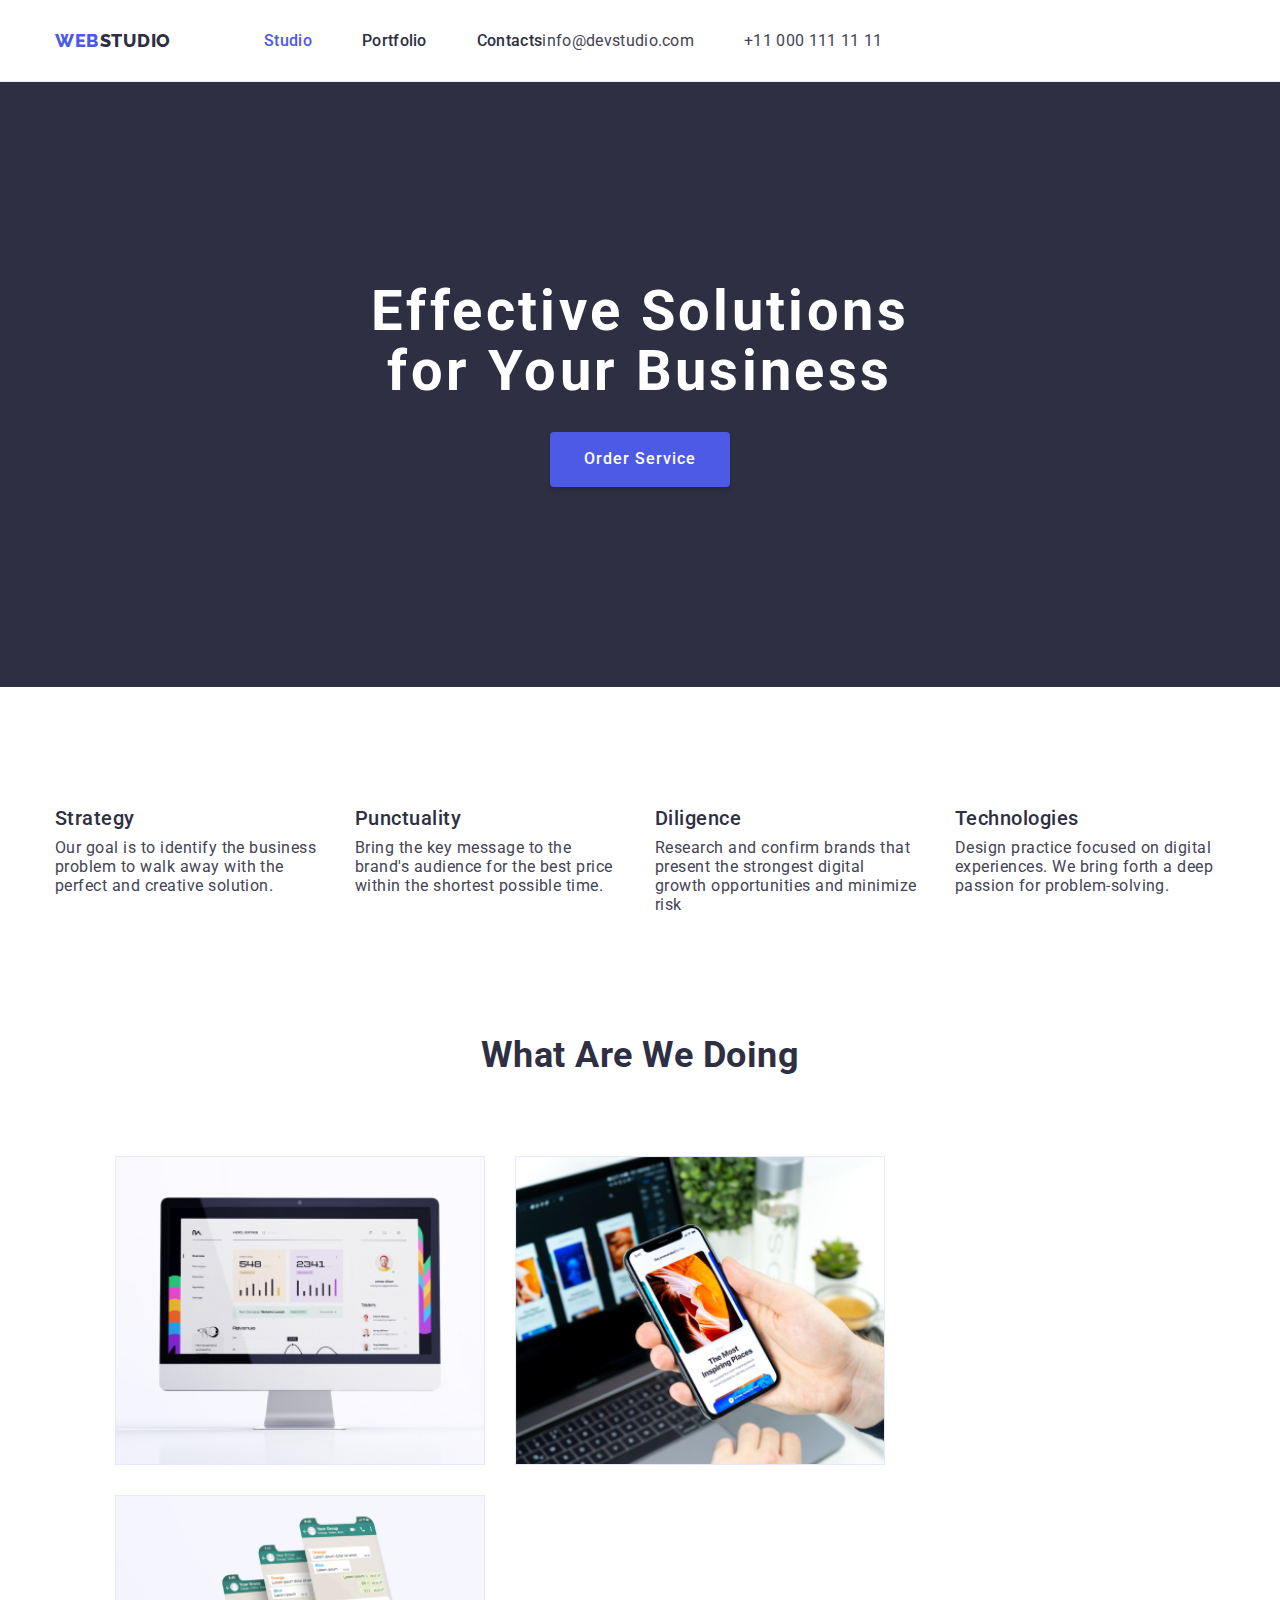
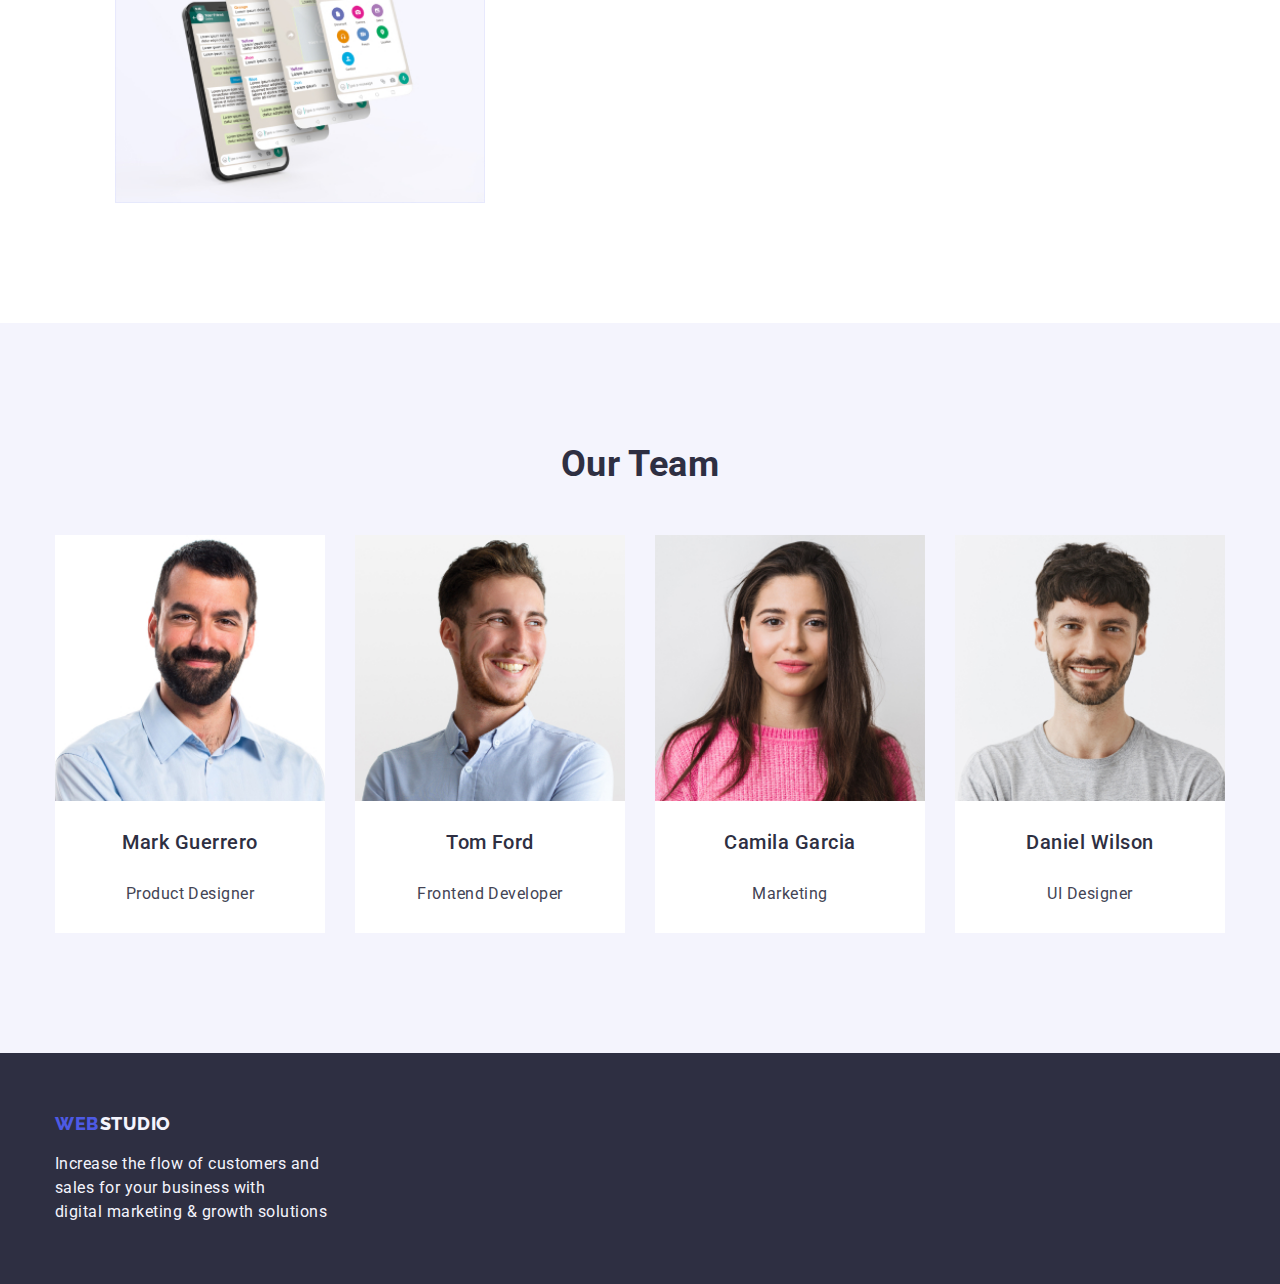
==== index.html @ 51e2ec05 "update" ====
<!DOCTYPE html>
<html lang="en">
  <!-- HEAD -->

  <head>
    <meta charset="UTF-8" />
    <meta name="viewport" content="width=device-width, initial-scale=1.0" />
    <title>Studio</title>

    <link
      rel="stylesheet"
      href="https://cdnjs.cloudflare.com/ajax/libs/modern-normalize/2.0.0/modern-normalize.min.css"
    />

    <link rel="preconnect" href="https://fonts.googleapis.com" />
    <link rel="preconnect" href="https://fonts.gstatic.com" crossorigin />

    <!-- FONTS -->
    <link
      href="https://fonts.googleapis.com/css2?family=Raleway:wght@800&family=Roboto:wght@400;500;700;900&display=swap"
      rel="stylesheet"
    />

    <!-- CSS -->

    <link rel="stylesheet" href="./css/styles.css" />
  </head>

  <!-- BODY -->
  <body>
    <!-- HEADER -->
    <header class="page-header">
      <!-- NAVIGATION -->
      <div class="container menu">
        <nav class="navigation">
          <a class="logo-link" href="/index.html">
            <span class="logo">WEB</span>
            <span class="studio">STUDIO</span>
          </a>
          <ul class="nav-menu list">
            <li class="item">
              <a class="page current link" href="">Studio</a>
            </li>
            <li class="item">
              <a class="page link" href="./portfolio.html">Portfolio</a>
            </li>
            <li class="item">
              <a class="page link" href="">Contacts</a>
            </li>
          </ul>

          <ul class="contacts-menu list">
            <li class="item">
              <a class="contact link" href="mailto:info@devstudio.com"
                >info@devstudio.com</a
              >
            </li>
            <li class="item">
              <a class="contact link" href="tel:++110001111111"
                >+11 000 111 11 11</a
              >
            </li>
          </ul>
        </nav>
      </div>
    </header>

    <!-- MAIN -->
    <main>
      <!-- HERO SECTION -->
      <section class="hero bg-hero">
        <div class="container">
          <h1 class="hero-title">Effective Solutions<br />for Your Business</h1>
          <button class="button primary">Order Service</button>
        </div>
      </section>

      <!-- SECTION -->
      <section class="section">
        <div class="container">
          <ul class="benefits list">
            <li class="item">
              <h3 class="title">Strategy</h3>
              <p class="description">
                Our goal is to identify the business<br />problem to walk away
                with the<br />perfect and creative solution.
              </p>
            </li>
            <li class="item">
              <h3 class="title">Punctuality</h3>
              <p class="description">
                Bring the key message to the<br />brand's audience for the best
                price<br />within the shortest possible time.
              </p>
            </li>
            <li class="item">
              <h3 class="title">Diligence</h3>
              <p class="description">
                Research and confirm brands that<br />present the strongest
                digital<br />growth opportunities and minimize risk
              </p>
            </li>
            <li class="item">
              <h3 class="title">Technologies</h3>
              <p class="description">
                Design practice focused on digital<br />experiences. We bring
                forth a deep<br />passion for problem-solving.
              </p>
            </li>
          </ul>
        </div>
      </section>

      <!--WHAT WE DO -->
      <section class="section no-top-padding">
        <div class="container">
          <h2 class="section-title">What Are We Doing</h2>
          <ul class="what-we-do list">
            <li class="item">
              <img
                src="./images/studio-img-1.jpg"
                alt="studio-img-1"
                width="370"
                height="294"
              />
            </li>
            <li class="item">
              <img
                src="./images/studio-img-2.jpg"
                alt="studio-img-2"
                width="370"
                height="294"
              />
            </li>
            <li class="item">
              <img
                src="./images/studio-img-3.jpg"
                alt="studio-img-3"
                width="370"
                height="294"
              />
            </li>
          </ul>
        </div>
      </section>

      <!-- TEAM -->
      <section class="section bg-team">
        <div class="container">
          <h2 class="section-title">Our Team</h2>
          <ul class="team list">
            <li class="item">
              <img
                src="./images/studio-img-4.jpg"
                alt="studio-img-4"
                width="270"
                height="260"
              />
                <h3 class="name">Mark Guerrero</h3>
                <p class="position">Product Designer</p>
            </li>
            <li class="item">
              <img
                src="./images/studio-img-5.jpg"
                alt="studio-img-5"
                width="270"
                height="260"
              />
                <h3 class="name">Tom Ford</h3>
                <p class="position">Frontend Developer</p>
            </li>
            <li class="item">
              <img
                src="./images/studio-img-6.jpg"
                alt="studio-img-6"
                width="270"
                height="260"
              />
                <h3 class="name">Camila Garcia</h3>
                <p class="position">Marketing</p>
            </li>

            <li class="item">
              <img
                src="./images/studio-img-7.jpg"
                alt="studio-img-7"
                width="270"
                height="260"
              />
                <h3 class="name">Daniel Wilson</h3>
                <p class="position">UI Designer</p>
            </li>
          </ul>
        </div>
      </section>
    </main>
    <!-- FOOTER -->
    <footer class="page-footer bg-footer">
      <div class="container">
        <div class="footer">
            <a class="logo-link" href="/index.html">
              <span class="logo">WEB</span>
              <span class="studio-footer">STUDIO</span>
            </a>
          <p class="footer-description">
            Increase the flow of customers and <br />sales for your business
            with<br />digital marketing & growth solutions
          </p>
          </div>
        </div>
  </body>
</html>
---- css/styles.css ----
:root {
  --iriscolor: #4d5ae5;
  --navyblue: #2e2f42;
  --navcolor: black;
  --oceancolor: #404bbf;
  --whitecolor: white;
  --slatecolor: #434455;
  --button-filter: #f5f4fa;
  --primary-text-color: #757575;
  --cloud: #f4f4fd;
  --cornflower: #e7e9fc;
}
/* checked */
body {
  font-family: "Roboto", san-serif;
  font-size: 16px;
  letter-spacing: 0.03em;
  color: var(--slatecolor);
  background-color: var(--whitecolor);
}
/* checked */
img {
  display: block;
  max-width: 100%;
  height: auto;
}
/* checked */
html{
  box-sizing: border-box;
}
/* checked */
*,
*::after
*::before{
box-sizing: inherit;
}
/* checked */
h1,
h2,
h3,
h4,
h5,
h6,
p {
  margin: 0;
}
/* checked */
.link{
text-decoration: none;
color: inherit;
}
/* checked */
.list {
  list-style: none;
  padding: 0;
  margin: 0;
}
/* checked */
.menu,
.navigation,
.nav-menu,
.contacts-menu {
  display: flex;
  align-items: center;
}
/* checked */
.container {
  margin: 0 auto;
  width: 1200px;
  padding: 0 15px;
}
/* checked */ 
.section {
  padding: 120px 0;
}
/* checked */
.page-header {
  border-bottom: 1px solid var(--cornflower);
}
/* checked */
.logo-link {
  text-decoration: none;
  font-size: 0;
  font-family: "Raleway", sans-serif;
  font-weight: 800;
}
/* checked */
.logo-link > span {
  font-size: 18px;
  line-height: 1.17;
  letter-spacing: 0.04em;
}
/* checked */
.logo {
  color: var(--iriscolor);
}
.studio {
  color: var(--navyblue);
}
/* checked */
.button {
  cursor: pointer;
  border-color: transparent;
  letter-spacing: 0.03em;
  font-size: 16px;
  border-radius: 4px;
  font-family: inherit;
  font-weight: 500;
}
/* checked */
.button.primary {
  border-radius: 4px;
  background: var(--iriscolor);
  box-shadow: 0px 4px 4px 0px rgba(0, 0, 0, 0.15);
  color: var(--whitecolor);
  letter-spacing: 0.06em;
  font-size: 16px;
  padding: 16px 32px;
}
/* checked */
.button.primary:hover,
.button.primary:focus {
  background-color: var(--iriscolor);
  box-shadow: 0px 3px 1px rgba(0, 0, 0, 0.1), 0px 1px 2px rgba(0, 0, 0, 0.08),
  0px 2px 2px rgba(0, 0, 0, 0.12);
}
/* checked */
.section.no-top-padding {
  padding-top: 0;
}
/* checked */
.what-we-do {
  display: flex;
 flex-wrap: wrap;
 margin-left: 30px;
 margin-top: 30px;
}
/* checked */
.what-we-do .item {
  flex-basis: calc(100% / 3- 30px);
  margin-left:  30px;
  margin-top: 30px;
}
/* checked */
.team {
  display: flex;
  flex-wrap: wrap;
  margin-left: -30px;
  margin-top: -30px;
}
/* checked */
.team .item {
  flex-basis: calc(100% / 4 -30px);
  margin-left: 30px;
  margin-top: 30px;
  padding-bottom: 30px;
  background-color: var(--whitecolor);
  border-radius: 0px 0px 4px 
  box-shadow: 0px 3px 1px rgba(0, 0, 0, 0.1), 0px 1px 2px rgba(0, 0, 0, 0.08),
  0px 2px 2px rgba(0, 0, 0, 0.12);
}
/* checked */
.button.filter {
  background-color: var(--cloud);
  color: var(--iriscolor);
  line-height: 1.62;
  padding: 12px 24px;
}
.button.filter:hover,
.button.filter:focus,
.button.filter.current {
  background-color: var(--oceancolor);
  color: var(--cloud);
  box-shadow: 0px 3px 1px rgba(0, 0, 0, 0.1), 0px 1px 2px rgba(0, 0, 0, 0.08),
  0px 2px 2px rgba(0, 0, 0, 0.12);
}
/* checked */
.section-title {
  text-align: center;
  color: var(--navyblue);
  font-size: 36px;
  font-weight: 700;
  line-height: 1.17;
  margin-bottom: 50px;
}
/* checked */
.benefits {
  display: flex;
  flex-wrap: wrap;
  margin-left: -30px;
  margin-top: -30px;
}
/* checked */
.benefits .title {
  font-size: 20px;
  font-weight: 500;
  color: var(--navyblue);
  line-height: 1.14;
  margin-bottom: 10px;
}
/* checked */
.benefits .item {
  flex-basis: calc(100% / 4 - 30px);
  margin-left: 30px;
  margin-top: 30px;
}
/* checked */
.benefits .description {
  color: var(--slatecolor);
  line-height: 1.17;
  font-size: 16px;
  font-weight: 400;
}
/* checked */
.nav-menu .page,
.contacts-menu .contact {
  color: var(--navyblue);
  text-decoration: none;
  font-weight: 500;
  font-size: 16px;
  line-height: 1.15;
  letter-spacing: 0.02em;
  display: block;
  padding-top: 32px;
  padding-bottom: 31px;
}
/* checked */
.nav-menu{
margin-left: 93px;
}

/* checked */
.nav-menu .page:hover,
.nav-menu .page:focus,
.nav-menu .page.current,
.contacts-menu .contact:hover,
.contacts-menu .contact:focus {
  color: var(--iriscolor);
}
/* checked */
.nav-menu .item:not(:last-child),
.contacts-menu .item:not(:last-child){
  margin-right: 50px;
}
/* checked */
.contacts-menu {
  margin-left: auto;
}

/* checked */
.contacts-menu .contact {
  color: var(--slatecolor);
  font-weight: 400;
}
/* checked */
.bg-hero {
  background-color: var(--navyblue);
}
/* checked */
.hero { 
padding: 200px 0;
text-align: center;
}
/* checked */
.hero-title {
  color: var(--whitecolor);
  font-size: 56px;
  font-weight: 700;
  line-height: 1.07;
  letter-spacing: 0.06em;
  margin-bottom: 30px;
}
/* checked */
.bg-team {
  background-color: var(--cloud);
}
/* checked */
.team .name {
  color: var(--navyblue);
  font-weight: 500;
  font-size: 20px;
  line-height: 1.19;
  text-align: center;
  padding-top: 30px;
  padding-bottom: 30px;
}
/* checked */
.team .position {
  color: var(--slatecolor);
  font-size: 16px;
  font-weight: 400;
  text-align: center;
}
/* checked */
.bg-footer {
  background-color: var(--navyblue);
}
/* checked */
.page-footer {
  padding: 60px 0;
}
/* checked */
.footer-description {
  color: var(--cloud);
  padding-top: 17.5px;
  line-height: 1.5;
}
/* checked */
.project .name {
  color: var(--navcolor);
  font-weight: 500;
  font-size: 20px;
  line-height: 2;
  letter-spacing: 0.04em;
  margin-bottom: 4px;
}
/* checked */
.project .type {
  color: var(--slatecolor);
  font-weight: 400;
  line-height: 1.87;
}
/* checked */
.studio-footer {
  color: var(--cloud);
}
/* checked */
.filters {
  margin-bottom: 72px;
  display: flex;
  justify-content: center;
}
/* checked */
.filters .space + .space {
  margin-left: 8px;
}
/* checked */
.projects {
  display: flex;
  flex-wrap: wrap;
  margin-left: -30px;
  margin-top: -30px;
}
/* checked */
.project-card {
  flex-basis: calc(100 / 3 - 30px);
  margin-left: 30px;
  margin-top: 30px;
}

/* checked */
.substrate {
  padding: 32px 16px;
  border: 1px solid var(--cornflower, #e7e9fc);
  border-top: none;
  background-color: var(--whitecolor);
}
/* checked */
.logo-footer {
  color: var(--iriscolor);
}
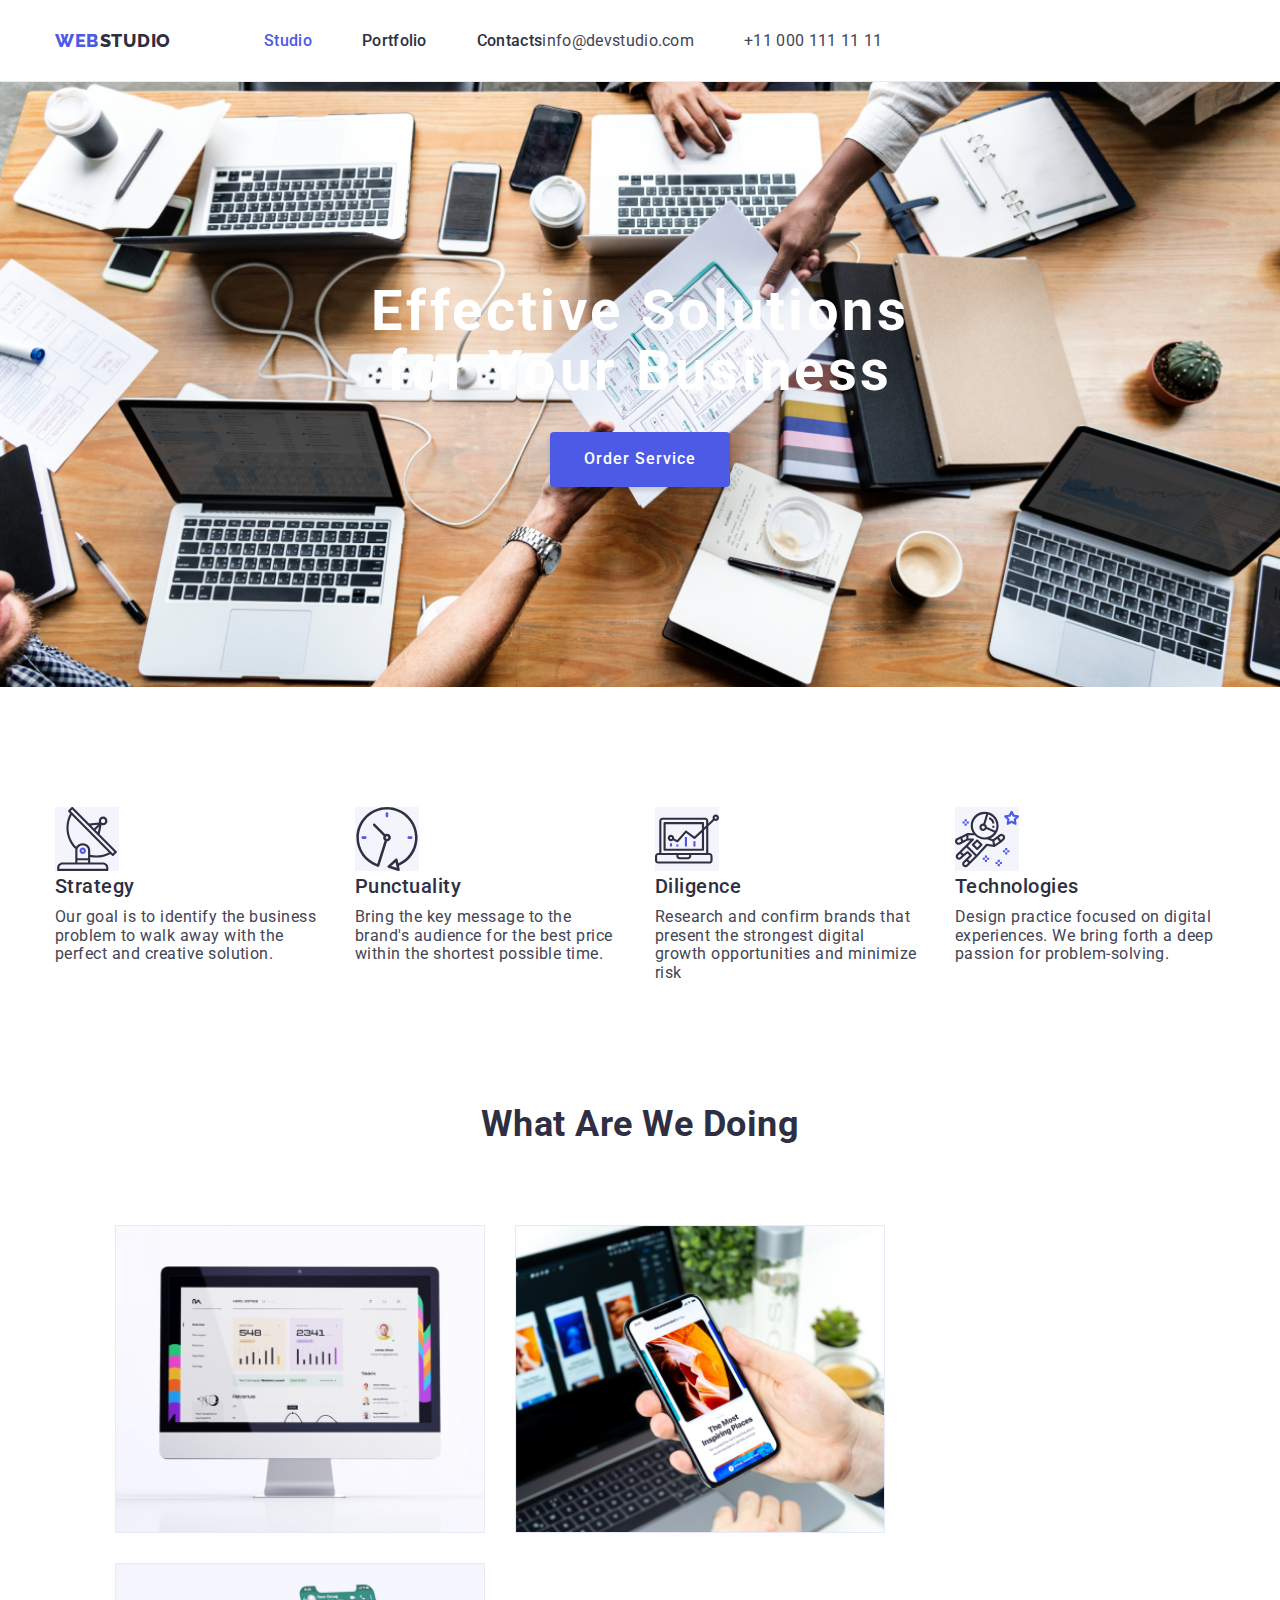
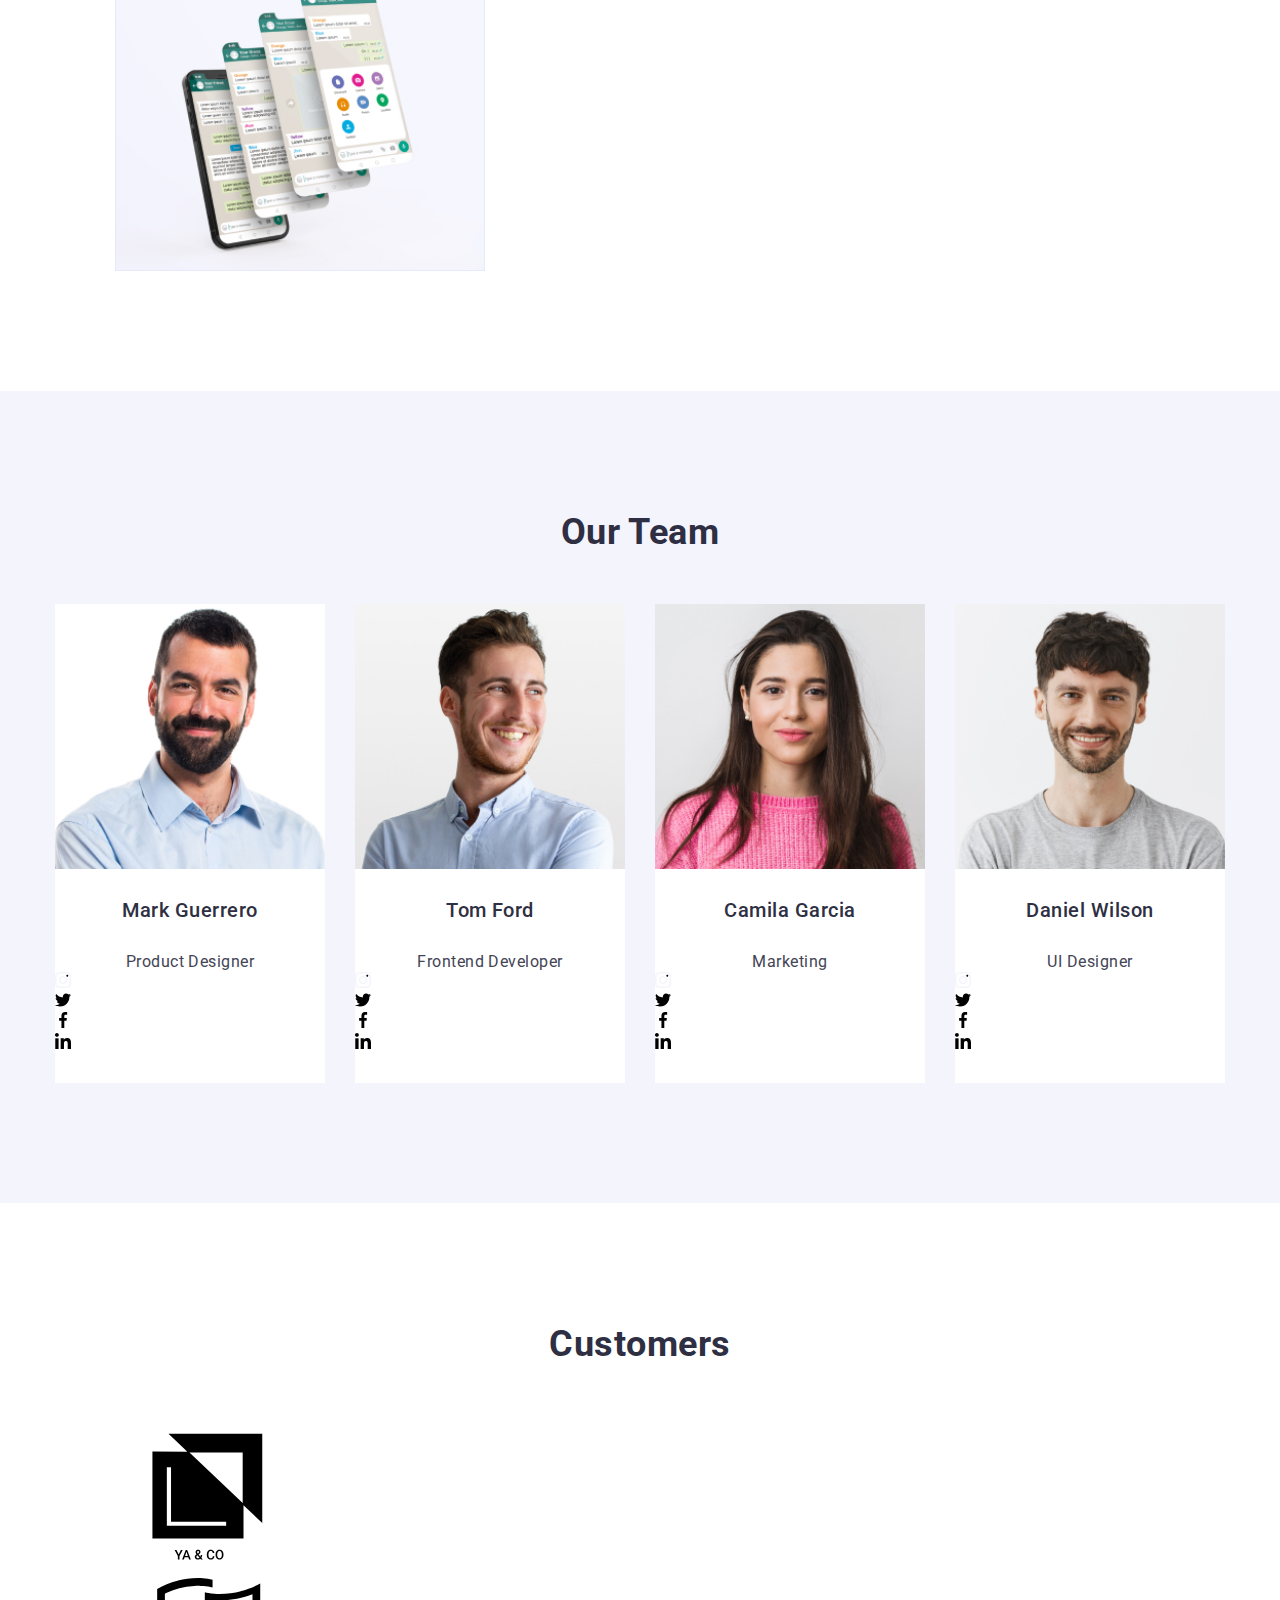
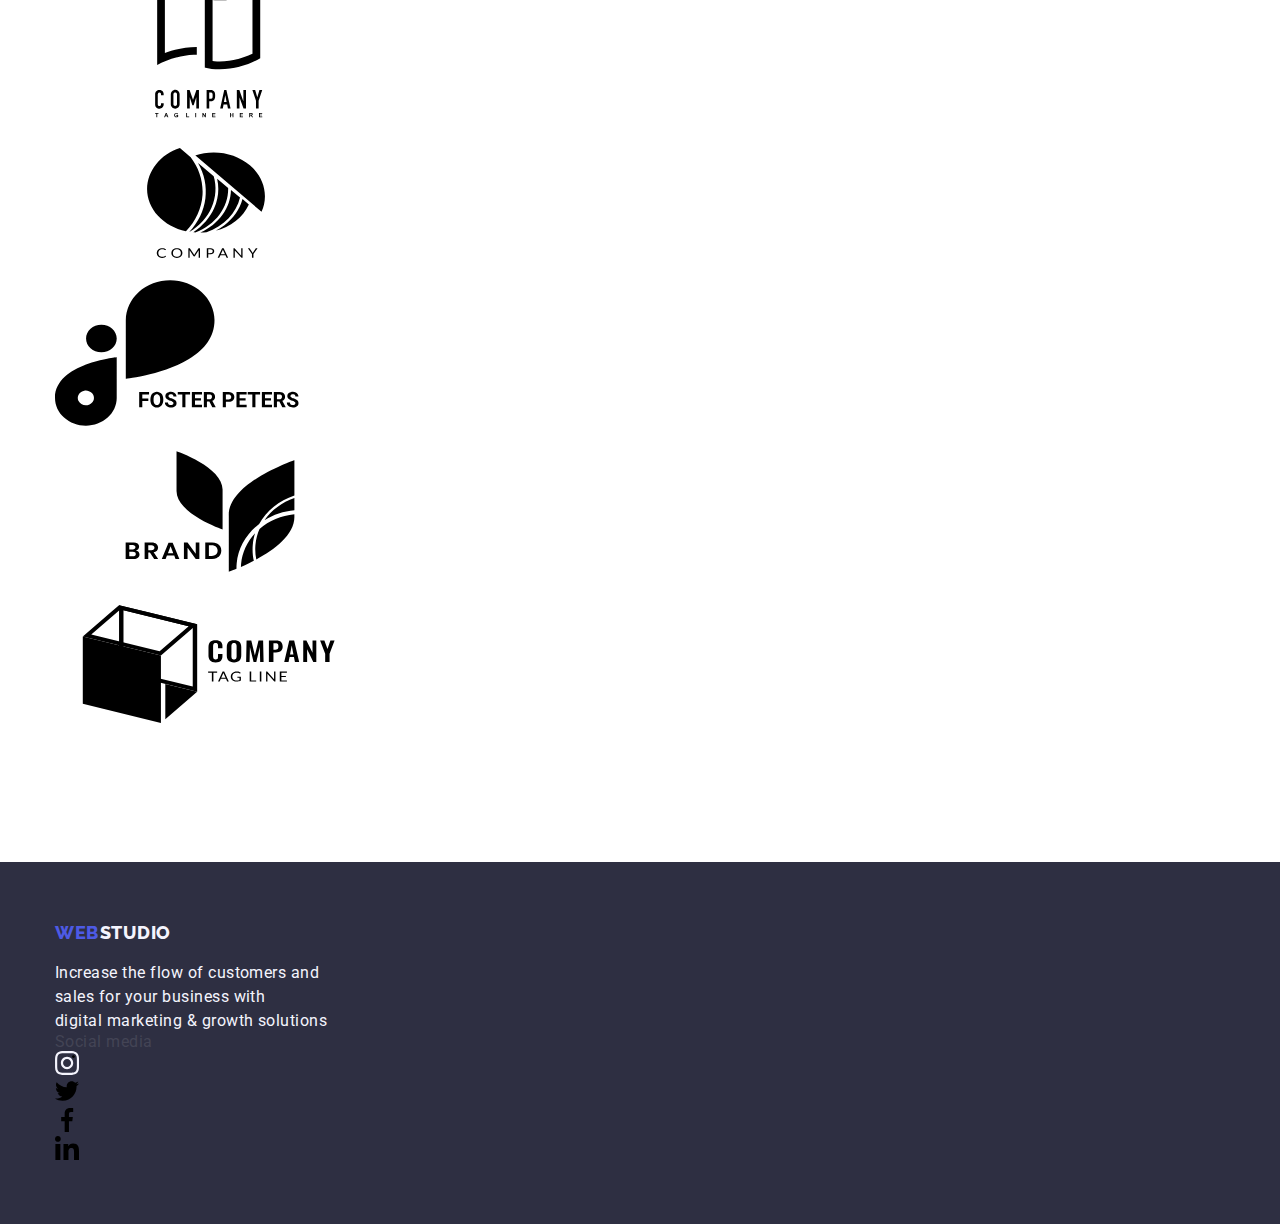
==== commit 36a7993b: "update" ====
--- a/index.html
+++ b/index.html
@@ -80,6 +80,11 @@
         <div class="container">
           <ul class="benefits list">
             <li class="item">
+              <div class="benefits-svg-box">
+                <svg class="benefits-icon-svg" width="64" height="64">
+                  <use href="./images/icons.svg#antenna"></use>
+                </svg>
+              </div>
               <h3 class="title">Strategy</h3>
               <p class="description">
                 Our goal is to identify the business<br />problem to walk away
@@ -87,6 +92,11 @@
               </p>
             </li>
             <li class="item">
+              <div class="benefits-svg-box">
+                <svg class="benefits-icon-svg" width="64" height="64">
+                  <use href="./images/icons.svg#clock"></use>
+                </svg>
+              </div>
               <h3 class="title">Punctuality</h3>
               <p class="description">
                 Bring the key message to the<br />brand's audience for the best
@@ -94,6 +104,11 @@
               </p>
             </li>
             <li class="item">
+              <div class="benefits-svg-box">
+                <svg lass="benefits-icon-svg" width="64" height="64">
+                  <use href="./images/icons.svg#diagram"></use>
+                </svg>
+              </div>
               <h3 class="title">Diligence</h3>
               <p class="description">
                 Research and confirm brands that<br />present the strongest
@@ -101,6 +116,11 @@
               </p>
             </li>
             <li class="item">
+              <div class="benefits-svg-box">
+                <svg lass="benefits-icon-svg" width="64" height="64">
+                  <use href="./images/icons.svg#astronaut"></use>
+                </svg>
+              </div>
               <h3 class="title">Technologies</h3>
               <p class="description">
                 Design practice focused on digital<br />experiences. We bring
@@ -158,6 +178,58 @@
               />
                 <h3 class="name">Mark Guerrero</h3>
                 <p class="position">Product Designer</p>
+                <div class="section-item-wrap">
+                <ul class="team-social-list list">
+                  <li class="team-social-item">
+                    <a
+                      class="team-social-link link"
+                      href="https://instagram.com"
+                      target="_blank"
+                      rel="noopener noreferrer"
+                    >
+                      <svg class="team-social-svg" width="16" height="16">
+                        <use href="./images/icons.svg#instagram"></use>
+                      </svg>
+                    </a>
+                  </li>
+                  <li class="team-social-item">
+                    <a
+                      class="team-social-link link"
+                      href="https://twitter.com"
+                      target="_blank"
+                      rel="noopener noreferrer"
+                    >
+                      <svg class="team-social-svg" width="16" height="16">
+                        <use href="./images/icons.svg#twitter"></use>
+                      </svg>
+                    </a>
+                  </li>
+                  <li class="team-social-item">
+                    <a
+                      class="team-social-link link"
+                      href="https://facebook.com"
+                      target="_blank"
+                      rel="noopener noreferrer"
+                    >
+                      <svg class="team-social-svg" width="16" height="16">
+                        <use href="./images/icons.svg#facebook"></use>
+                      </svg>
+                    </a>
+                  </li>
+                  <li class="team-social-item">
+                    <a
+                      class="team-social-link link"
+                      href="https://linkedin.com"
+                      target="_blank"
+                      rel="noopener noreferrer"
+                    >
+                      <svg class="team-social-svg" width="16" height="16">
+                        <use href="./images/icons.svg#linkedin"></use>
+                      </svg>
+                    </a>
+                  </li>
+                </ul>
+              </div>
             </li>
             <li class="item">
               <img
@@ -168,6 +240,58 @@
               />
                 <h3 class="name">Tom Ford</h3>
                 <p class="position">Frontend Developer</p>
+                <div class="section-item-wrap">              
+                <ul class="team-social-list list">
+                  <li class="team-social-item">
+                    <a
+                      class="team-social-link link"
+                      href="https://instagram.com"
+                      target="_blank"
+                      rel="noopener noreferrer"
+                    >
+                      <svg class="team-social-svg" width="16" height="16">
+                        <use href="./images/icons.svg#instagram"></use>
+                      </svg>
+                    </a>
+                  </li>
+                  <li class="team-social-item">
+                    <a
+                      class="team-social-link link"
+                      href="https://twitter.com"
+                      target="_blank"
+                      rel="noopener noreferrer"
+                    >
+                      <svg class="team-social-svg" width="16" height="16">
+                        <use href="./images/icons.svg#twitter"></use>
+                      </svg>
+                    </a>
+                  </li>
+                  <li class="team-social-item">
+                    <a
+                      class="team-social-link link"
+                      href="https://facebook.com"
+                      target="_blank"
+                      rel="noopener noreferrer"
+                    >
+                      <svg class="team-social-svg" width="16" height="16">
+                        <use href="./images/icons.svg#facebook"></use>
+                      </svg>
+                    </a>
+                  </li>
+                  <li class="team-social-item">
+                    <a
+                      class="team-social-link link"
+                      href="https://linkedin.com"
+                      target="_blank"
+                      rel="noopener noreferrer"
+                    >
+                      <svg class="team-social-svg" width="16" height="16">
+                        <use href="./images/icons.svg#linkedin"></use>
+                      </svg>
+                    </a>
+                  </li>
+                </ul>
+              </div>
             </li>
             <li class="item">
               <img
@@ -178,6 +302,58 @@
               />
                 <h3 class="name">Camila Garcia</h3>
                 <p class="position">Marketing</p>
+                <div class="section-item-wrap">
+                <ul class="team-social-list list">
+                  <li class="team-social-item">
+                    <a
+                      class="team-social-link link"
+                      href="https://instagram.com"
+                      target="_blank"
+                      rel="noopener noreferrer"
+                    >
+                      <svg class="team-social-svg" width="16" height="16">
+                        <use href="./images/icons.svg#instagram"></use>
+                      </svg>
+                    </a>
+                  </li>
+                  <li class="team-social-item">
+                    <a
+                      class="team-social-link link"
+                      href="https://twitter.com"
+                      target="_blank"
+                      rel="noopener noreferrer"
+                    >
+                      <svg class="team-social-svg" width="16" height="16">
+                        <use href="./images/icons.svg#twitter"></use>
+                      </svg>
+                    </a>
+                  </li>
+                  <li class="team-social-item">
+                    <a
+                      class="team-social-link link"
+                      href="https://facebook.com"
+                      target="_blank"
+                      rel="noopener noreferrer"
+                    >
+                      <svg class="team-social-svg" width="16" height="16">
+                        <use href="./images/icons.svg#facebook"></use>
+                      </svg>
+                    </a>
+                  </li>
+                  <li class="team-social-item">
+                    <a
+                      class="team-social-link link"
+                      href="https://linkedin.com"
+                      target="_blank"
+                      rel="noopener noreferrer"
+                    >
+                      <svg class="team-social-svg" width="16" height="16">
+                        <use href="./images/icons.svg#linkedin"></use>
+                      </svg>
+                    </a>
+                  </li>
+                </ul>
+              </div>
             </li>
 
             <li class="item">
@@ -189,11 +365,120 @@
               />
                 <h3 class="name">Daniel Wilson</h3>
                 <p class="position">UI Designer</p>
+                <div class="section-item-wrap">
+                <ul class="team-social-list list">
+                  <li class="team-social-item">
+                    <a
+                      class="team-social-link link"
+                      href="https://instagram.com"
+                      target="_blank"
+                      rel="noopener noreferrer"
+                    >
+                      <svg class="team-social-svg" width="16" height="16">
+                        <use href="./images/icons.svg#instagram"></use>
+                      </svg>
+                    </a>
+                  </li>
+                  <li class="team-social-item">
+                    <a
+                      class="team-social-link link"
+                      href="https://twitter.com"
+                      target="_blank"
+                      rel="noopener noreferrer"
+                    >
+                      <svg class="team-social-svg" width="16" height="16">
+                        <use href="./images/icons.svg#twitter"></use>
+                      </svg>
+                    </a>
+                  </li>
+                  <li class="team-social-item">
+                    <a
+                      class="team-social-link link"
+                      href="https://facebook.com"
+                      target="_blank"
+                      rel="noopener noreferrer"
+                    >
+                      <svg class="team-social-svg" width="16" height="16">
+                        <use href="./images/icons.svg#facebook"></use>
+                      </svg>
+                    </a>
+                  </li>
+                  <li class="team-social-item">
+                    <a
+                      class="team-social-link link"
+                      href="https://linkedin.com"
+                      target="_blank"
+                      rel="noopener noreferrer"
+                    >
+                      <svg class="team-social-svg" width="16" height="16">
+                        <use href="./images/icons.svg#linkedin"></use>
+                      </svg>
+                    </a>
+                  </li>
+                </ul>
+              </div>
             </li>
           </ul>
         </div>
       </section>
-    </main>
+
+
+            <!-- CUSTOMERS SECTION -->
+            <section class="section">
+              <div class="container">
+                <h2 class="section-title customers-title">Customers</h2>
+                <ul class="customers-list list">
+                  <li class="customers-item">
+                    <a class="customers-link" href="">
+                      <svg class="customers-svg">
+                        <use href="./images/icons.svg#customer-1"></use>
+                      </svg>
+                    </a>
+                  </li>
+      
+                  <li class="customers-item">
+                    <a class="customers-link" href="">
+                      <svg class="customers-svg">
+                        <use href="./images/icons.svg#customer-2"></use>
+                      </svg>
+                    </a>
+                  </li>
+      
+                  <li class="customers-item">
+                    <a class="customers-link" href="">
+                      <svg class="customers-svg">
+                        <use href="./images/icons.svg#customer-3"></use>
+                      </svg>
+                    </a>
+                  </li>
+      
+                  <li class="customers-item">
+                    <a class="customers-link" href="">
+                      <svg class="customers-svg">
+                        <use href="./images/icons.svg#customer-4"></use>
+                      </svg>
+                    </a>
+                  </li>
+      
+                  <li class="customers-item">
+                    <a class="customers-link" href="">
+                      <svg class="customers-svg">
+                        <use href="./images/icons.svg#customer-5"></use>
+                      </svg>
+                    </a>
+                  </li>
+                  <li class="customers-item">
+                    <a class="customers-link" href="">
+                      <svg class="customers-svg">
+                        <use href="./images/icons.svg#customer-6"></use>
+                      </svg>
+                    </a>
+                  </li>
+                </ul>
+              </div>
+            </section>
+          </main>
+
     <!-- FOOTER -->
     <footer class="page-footer bg-footer">
       <div class="container">
@@ -207,6 +492,42 @@
             with<br />digital marketing & growth solutions
           </p>
           </div>
+          <div class="footer-socials">
+            <p class="footer-socials-text text">Social media</p>
+            <ul class="footer-list list">
+              <li class="footer-socials-item">
+                <a href="#" class="footer-socials-link">
+                  <svg class="footer-socials-svg" width="24" height="24">
+                    <use href="./images/icons.svg#instagram"></use>
+                  </svg>
+                </a>
+              </li>
+    
+              <li class="footer-socials-item">
+                <a href="#" class="footer-socials-link">
+                  <svg class="footer-socials-svg" width="24" height="24">
+                    <use href="./images/icons.svg#twitter"></use>
+                  </svg>
+                </a>
+              </li>
+    
+              <li class="footer-socials-item">
+                <a href="#" class="footer-socials-link">
+                  <svg class="footer-socials-svg" width="24" height="24">
+                    <use href="./images/icons.svg#facebook"></use>
+                  </svg>
+                </a>
+              </li>
+    
+              <li class="footer-socials-item">
+                <a href="#" class="footer-socials-link">
+                  <svg class="footer-socials-svg" width="24" height="24">
+                    <use href="./images/icons.svg#linkedin"></use>
+                  </svg>
+                </a>
+              </li>
+            </ul>
+          </div>
         </div>
   </body>
 </html>
--- a/css/styles.css
+++ b/css/styles.css
@@ -260,7 +260,12 @@
 .hero { 
 padding: 200px 0;
 text-align: center;
-}
+background-image:url(../images/hero-bg.png);
+   background-repeat: no-repeat;
+   background-position: center;
+   background-size: cover;
+
+} 
 /* checked */
 .hero-title {
   color: var(--whitecolor);
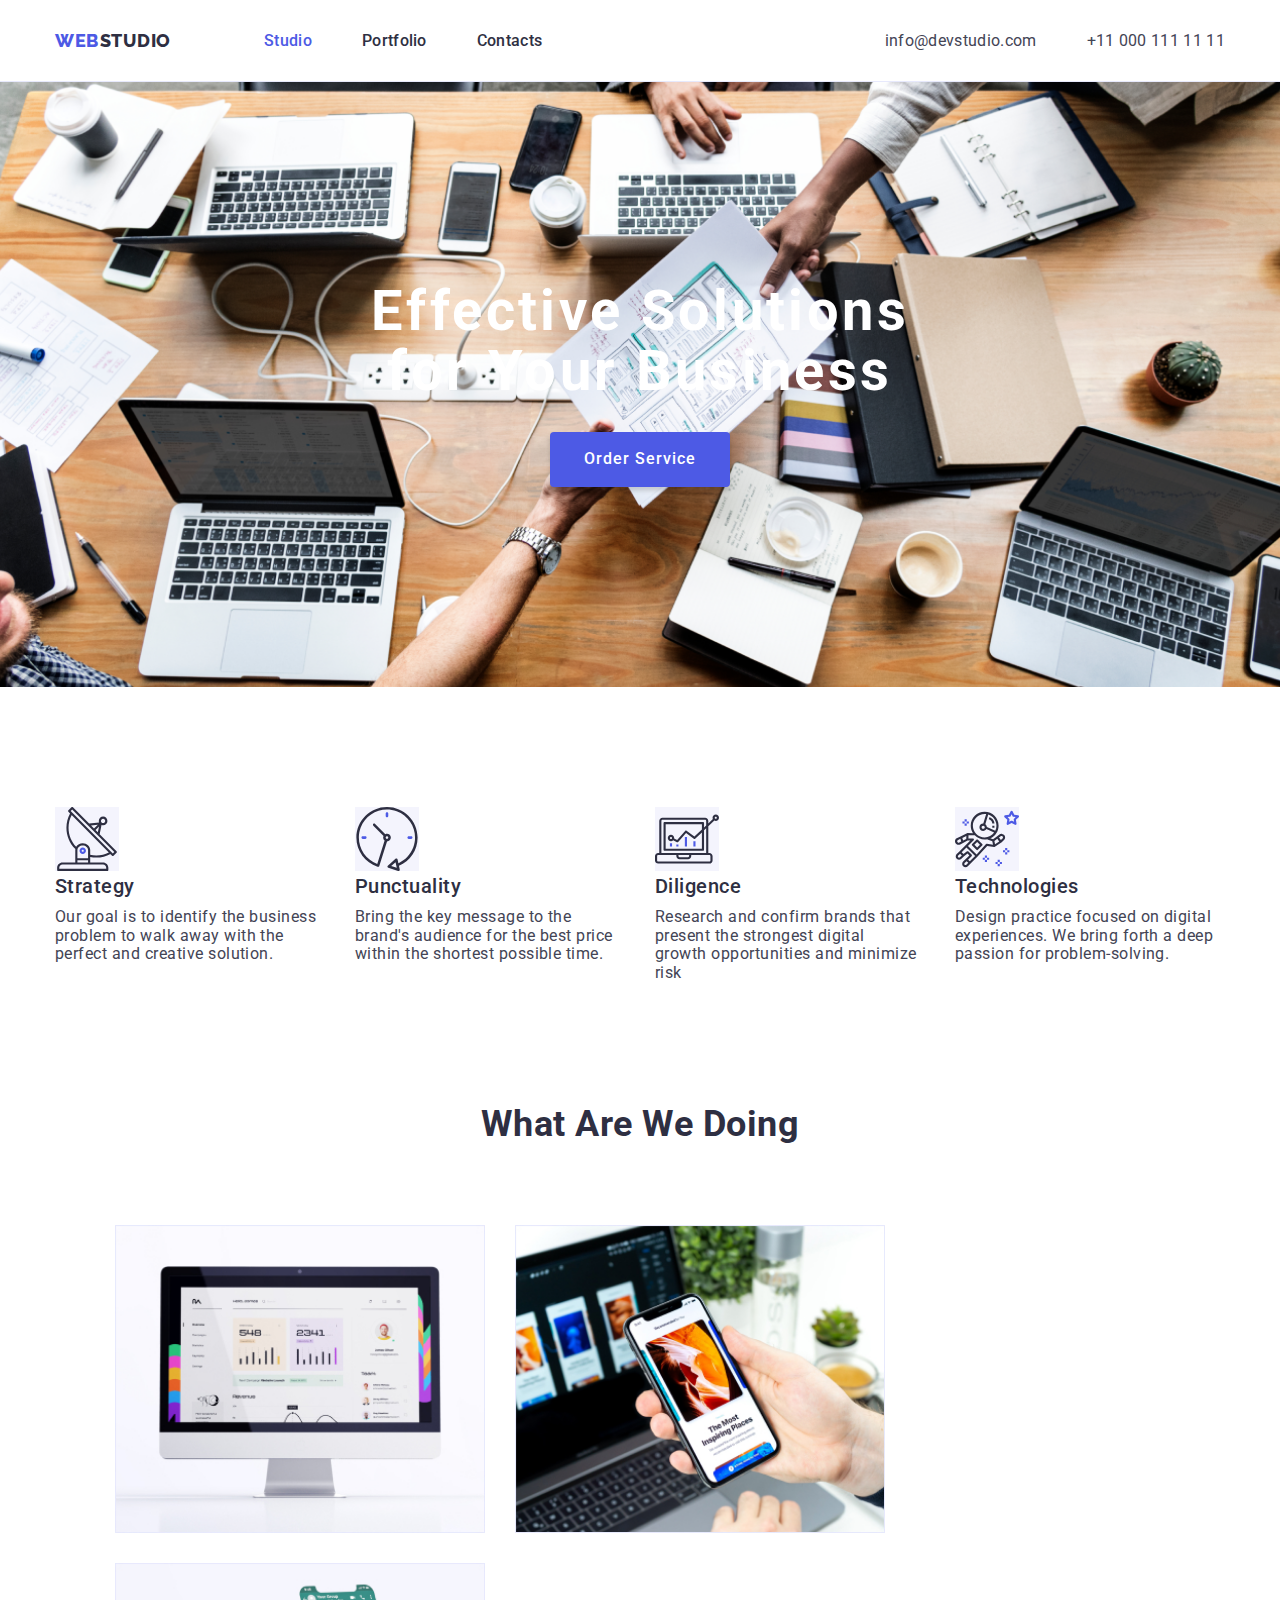
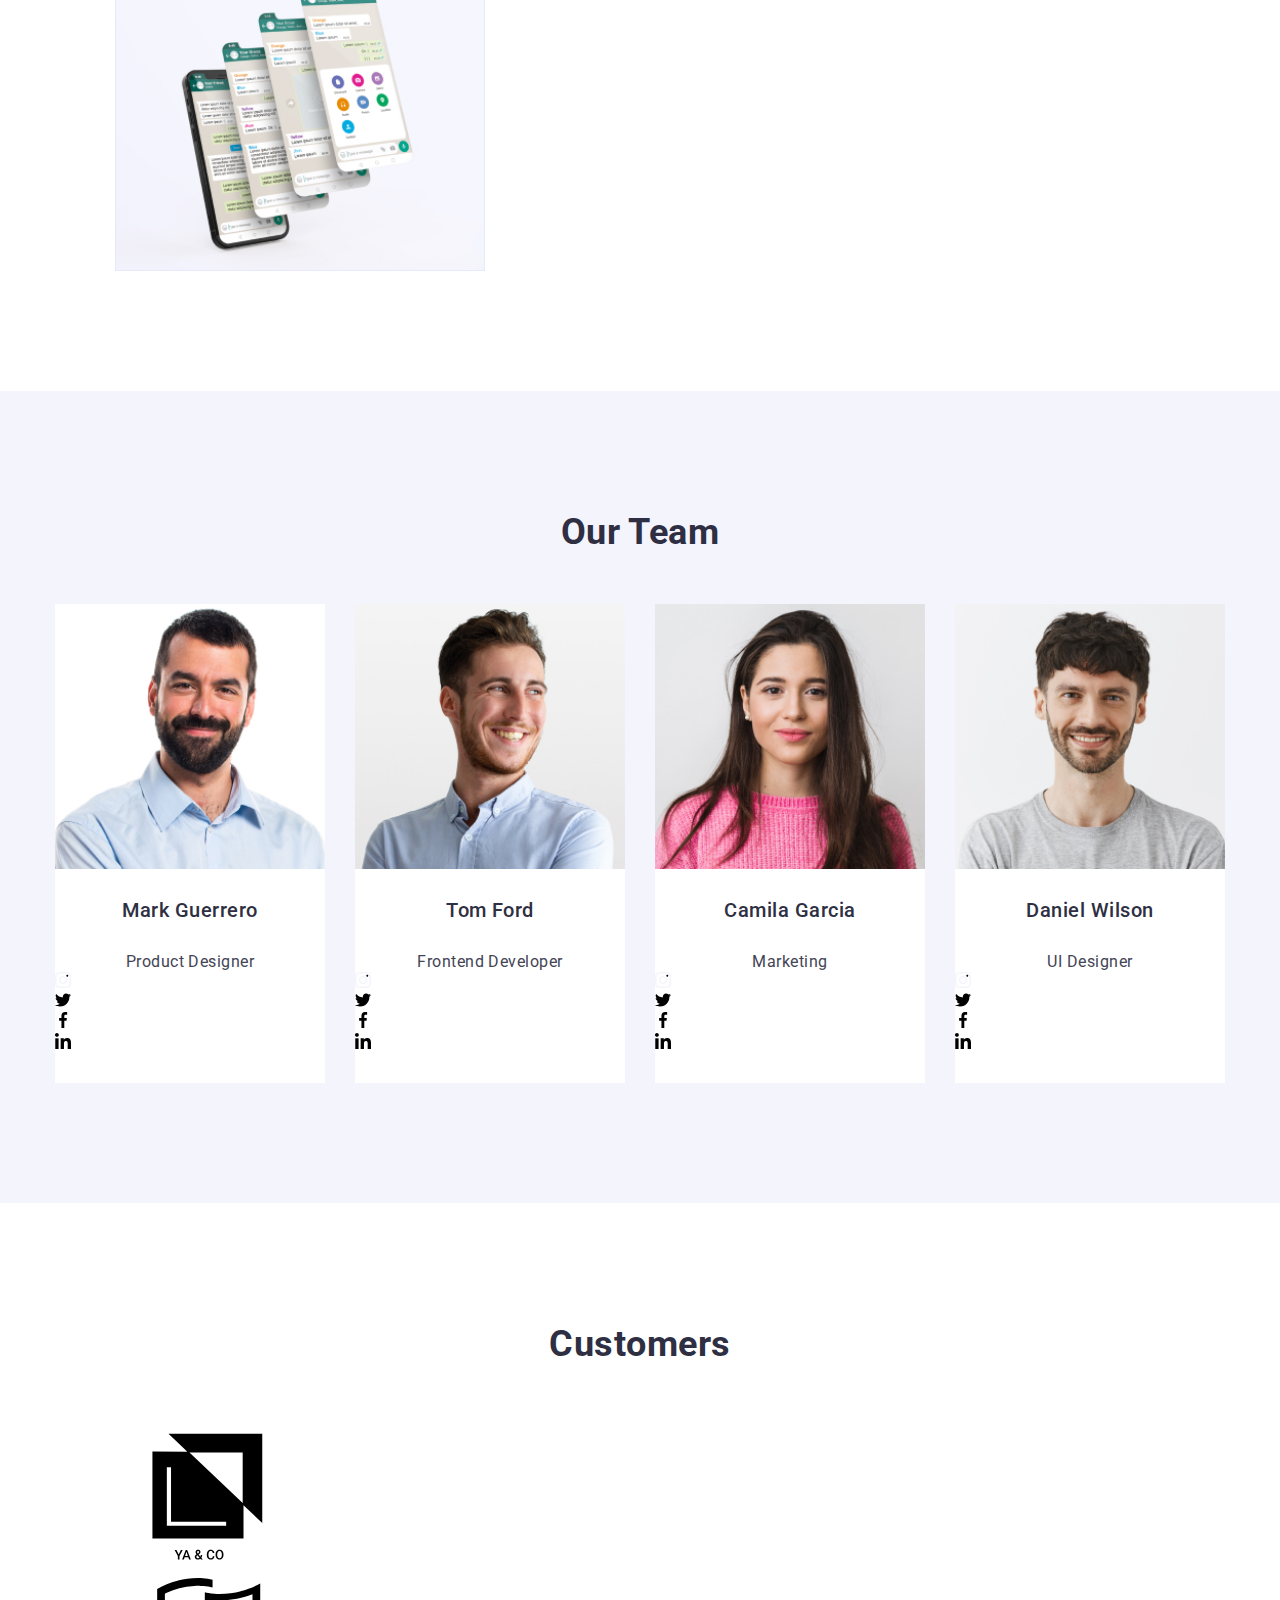
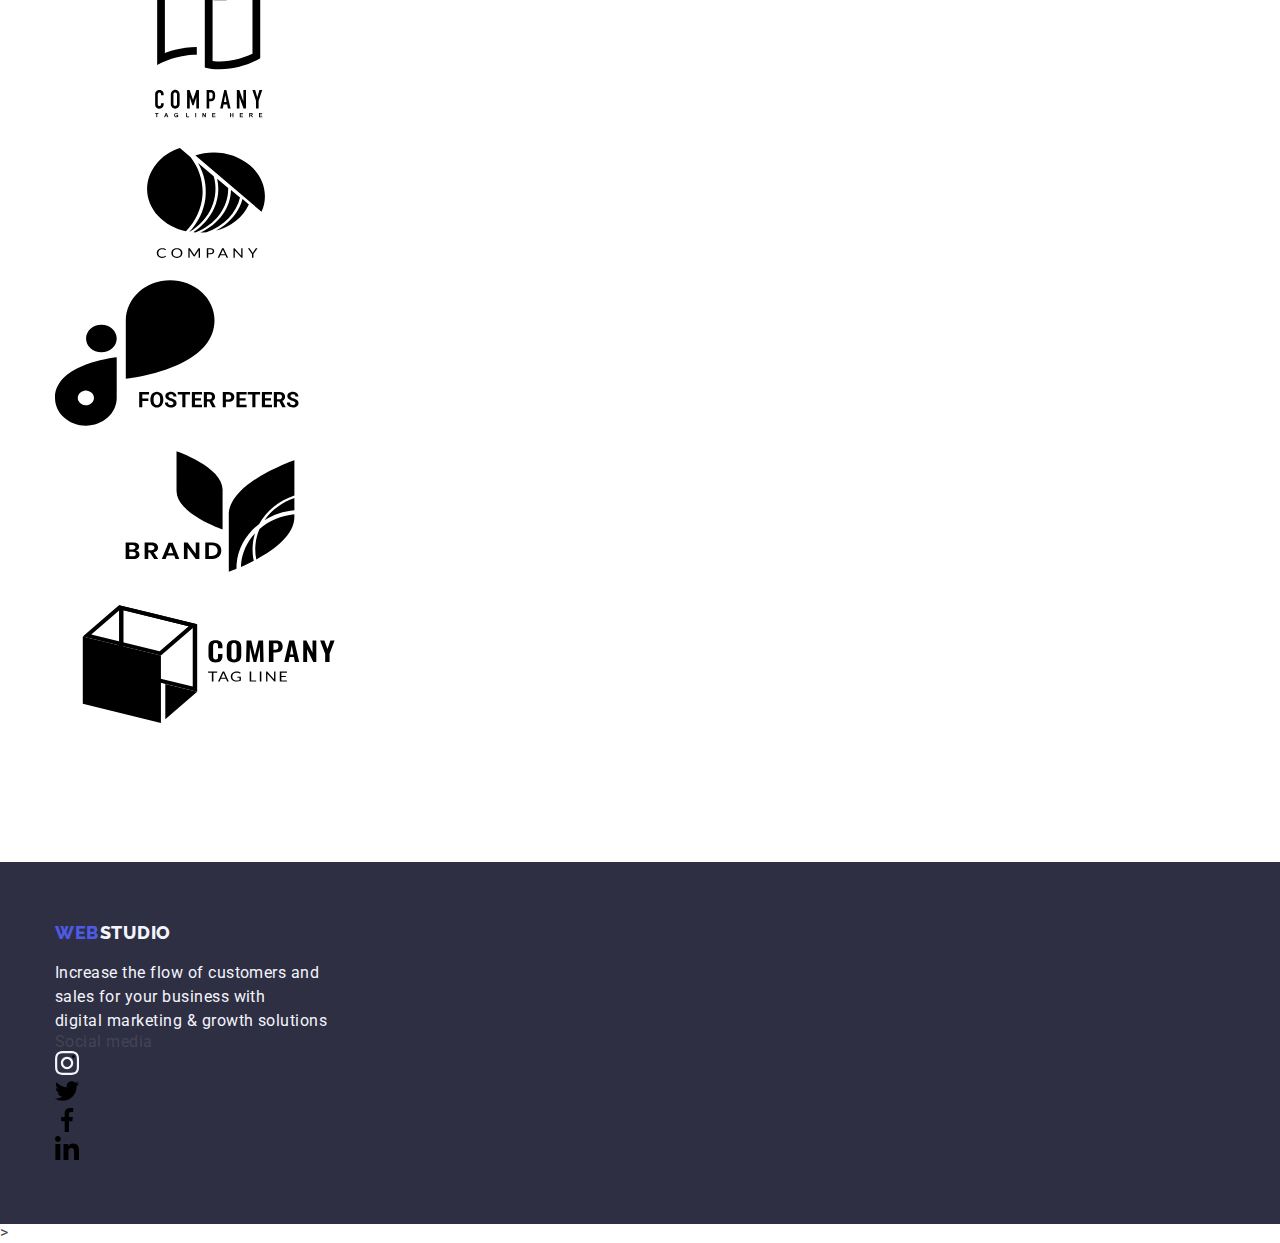
==== commit dbaca8c8: "commits" ====
--- a/index.html
+++ b/index.html
@@ -33,13 +33,13 @@
       <!-- NAVIGATION -->
       <div class="container menu">
         <nav class="navigation">
-          <a class="logo-link" href="/index.html">
+          <a class="logo-link" href="./index.html">
             <span class="logo">WEB</span>
             <span class="studio">STUDIO</span>
           </a>
           <ul class="nav-menu list">
             <li class="item">
-              <a class="page current link" href="">Studio</a>
+              <a class="page current link" href="./index.html">Studio</a>
             </li>
             <li class="item">
               <a class="page link" href="./portfolio.html">Portfolio</a>
@@ -48,6 +48,7 @@
               <a class="page link" href="">Contacts</a>
             </li>
           </ul>
+        </nav>
 
           <ul class="contacts-menu list">
             <li class="item">
@@ -61,7 +62,7 @@
               >
             </li>
           </ul>
-        </nav>
+
       </div>
     </header>
 
@@ -421,7 +422,6 @@
           </ul>
         </div>
       </section>
-
 
             <!-- CUSTOMERS SECTION -->
             <section class="section">
@@ -529,5 +529,6 @@
             </ul>
           </div>
         </div>
+        </footer>>
   </body>
 </html>
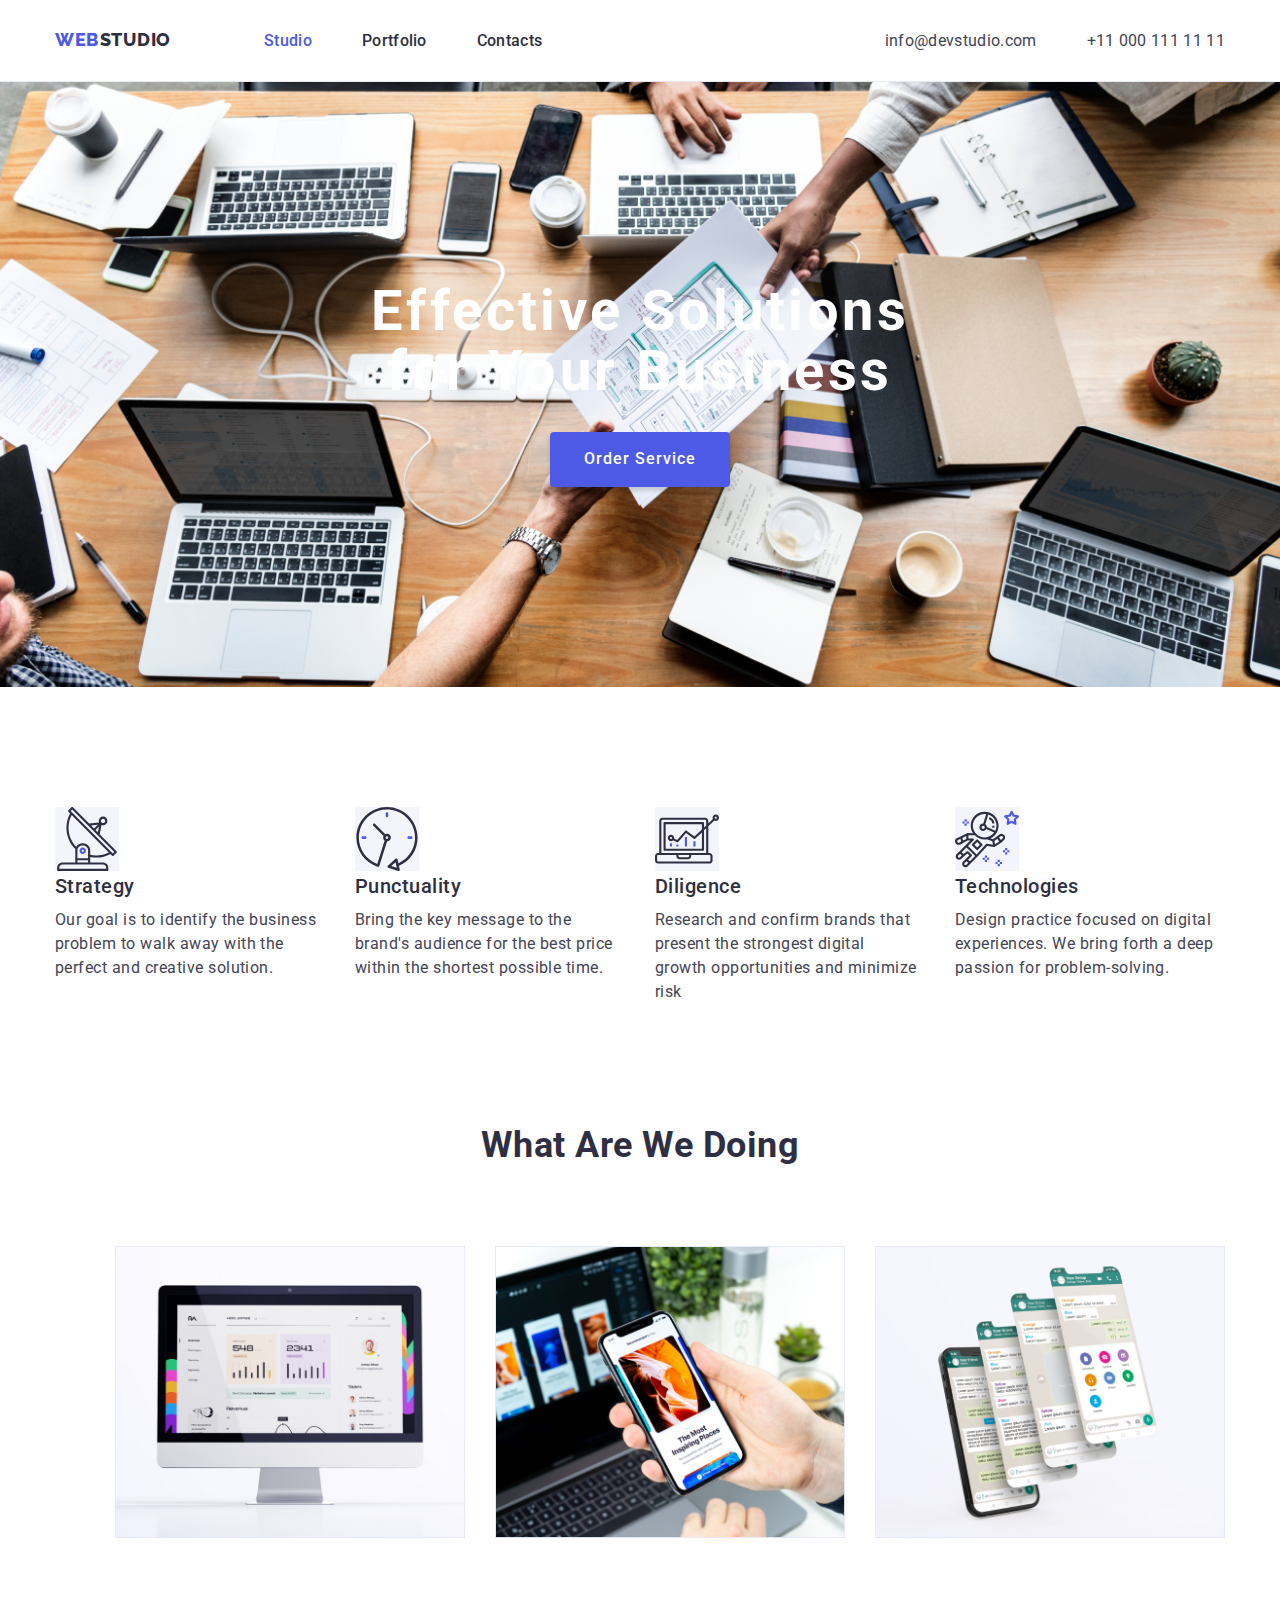
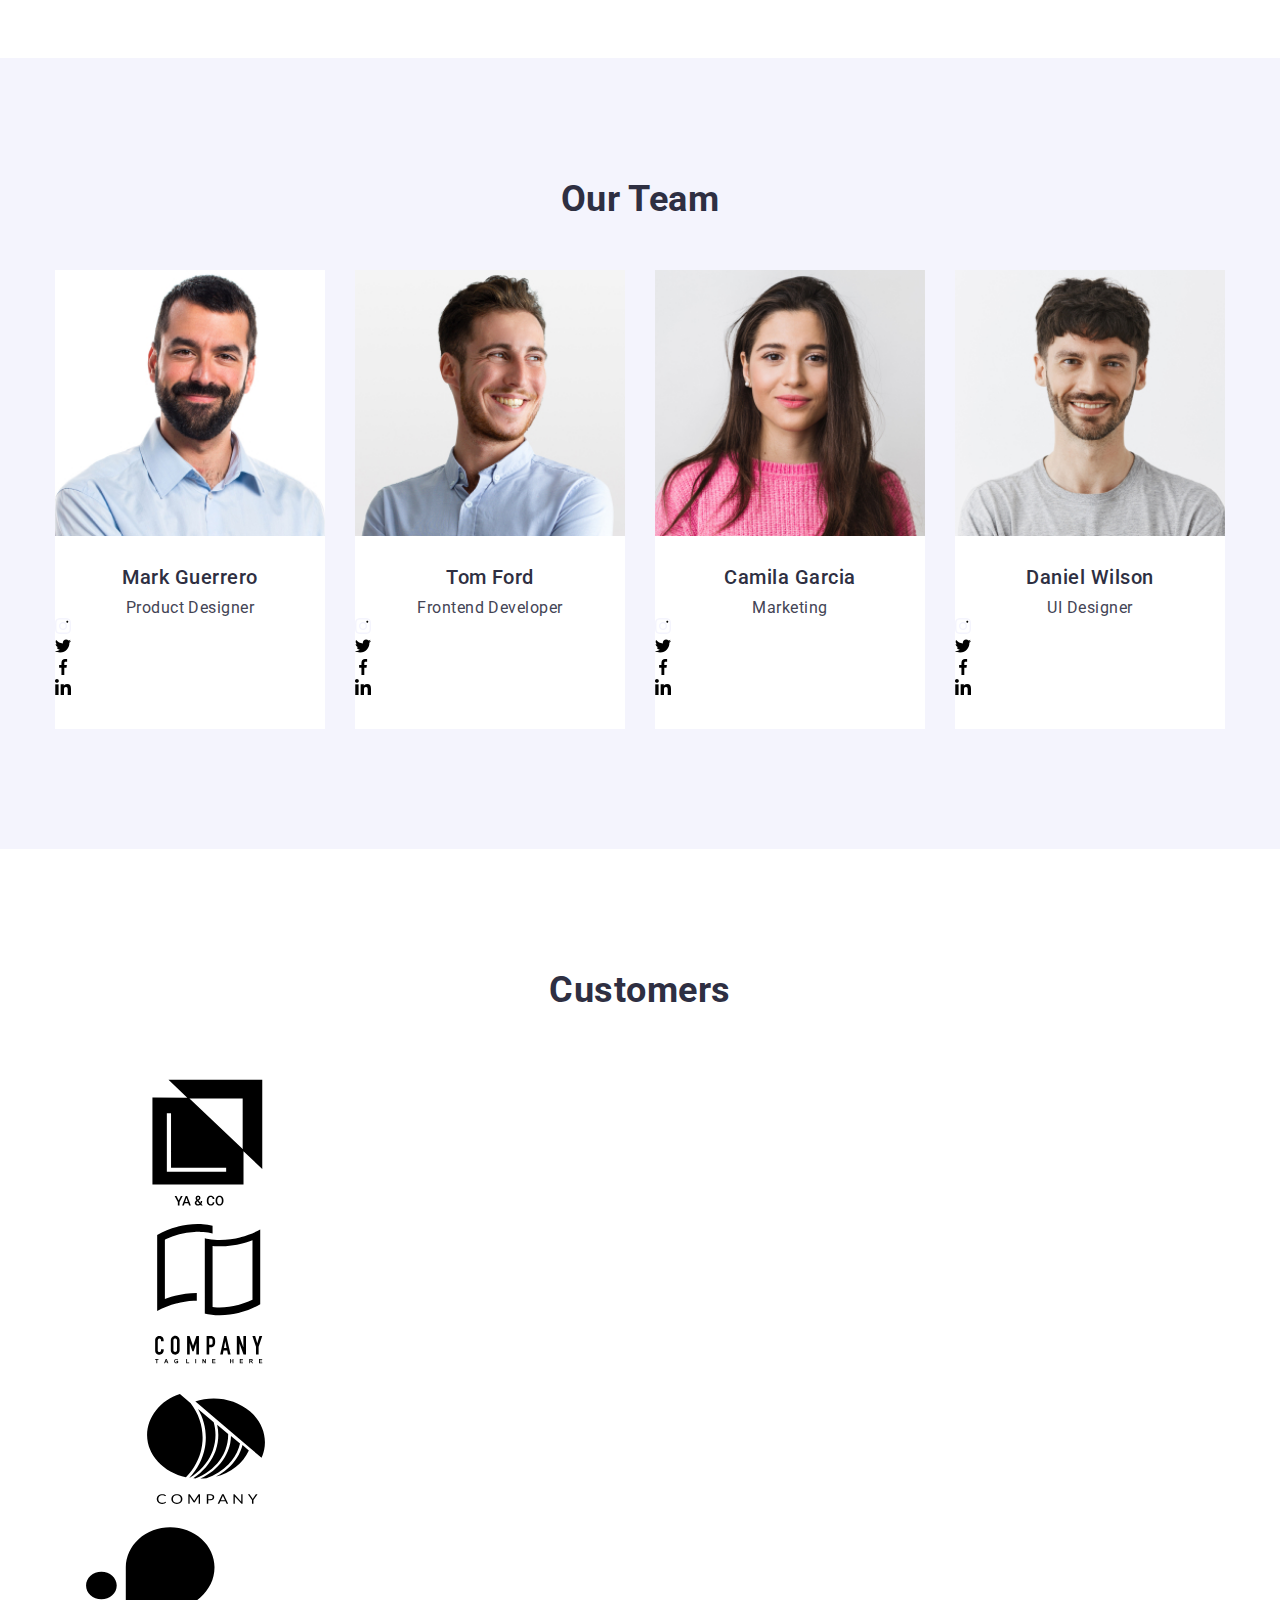
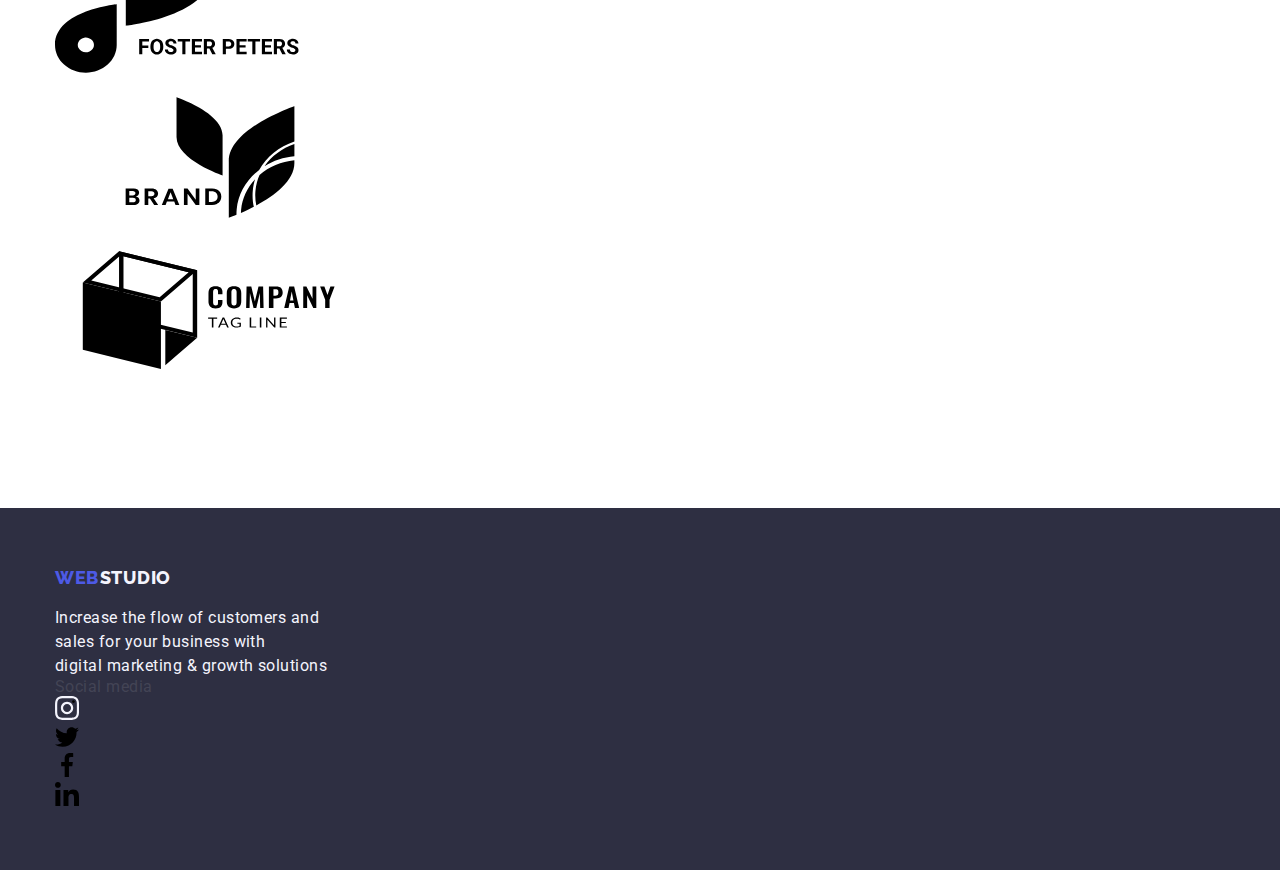
==== commit 014b1087: "updates" ====
--- a/index.html
+++ b/index.html
@@ -50,19 +50,18 @@
           </ul>
         </nav>
 
-          <ul class="contacts-menu list">
-            <li class="item">
-              <a class="contact link" href="mailto:info@devstudio.com"
-                >info@devstudio.com</a
-              >
-            </li>
-            <li class="item">
-              <a class="contact link" href="tel:++110001111111"
-                >+11 000 111 11 11</a
-              >
-            </li>
-          </ul>
-
+        <ul class="contacts-menu list">
+          <li class="item">
+            <a class="contact link" href="mailto:info@devstudio.com"
+              >info@devstudio.com</a
+            >
+          </li>
+          <li class="item">
+            <a class="contact link" href="tel:++110001111111"
+              >+11 000 111 11 11</a
+            >
+          </li>
+        </ul>
       </div>
     </header>
 
@@ -177,9 +176,9 @@
                 width="270"
                 height="260"
               />
-                <h3 class="name">Mark Guerrero</h3>
-                <p class="position">Product Designer</p>
-                <div class="section-item-wrap">
+              <h3 class="name">Mark Guerrero</h3>
+              <p class="position">Product Designer</p>
+              <div class="section-item-wrap">
                 <ul class="team-social-list list">
                   <li class="team-social-item">
                     <a
@@ -239,9 +238,9 @@
                 width="270"
                 height="260"
               />
-                <h3 class="name">Tom Ford</h3>
-                <p class="position">Frontend Developer</p>
-                <div class="section-item-wrap">              
+              <h3 class="name">Tom Ford</h3>
+              <p class="position">Frontend Developer</p>
+              <div class="section-item-wrap">
                 <ul class="team-social-list list">
                   <li class="team-social-item">
                     <a
@@ -301,9 +300,9 @@
                 width="270"
                 height="260"
               />
-                <h3 class="name">Camila Garcia</h3>
-                <p class="position">Marketing</p>
-                <div class="section-item-wrap">
+              <h3 class="name">Camila Garcia</h3>
+              <p class="position">Marketing</p>
+              <div class="section-item-wrap">
                 <ul class="team-social-list list">
                   <li class="team-social-item">
                     <a
@@ -364,9 +363,9 @@
                 width="270"
                 height="260"
               />
-                <h3 class="name">Daniel Wilson</h3>
-                <p class="position">UI Designer</p>
-                <div class="section-item-wrap">
+              <h3 class="name">Daniel Wilson</h3>
+              <p class="position">UI Designer</p>
+              <div class="section-item-wrap">
                 <ul class="team-social-list list">
                   <li class="team-social-item">
                     <a
@@ -423,112 +422,112 @@
         </div>
       </section>
 
-            <!-- CUSTOMERS SECTION -->
-            <section class="section">
-              <div class="container">
-                <h2 class="section-title customers-title">Customers</h2>
-                <ul class="customers-list list">
-                  <li class="customers-item">
-                    <a class="customers-link" href="">
-                      <svg class="customers-svg">
-                        <use href="./images/icons.svg#customer-1"></use>
-                      </svg>
-                    </a>
-                  </li>
-      
-                  <li class="customers-item">
-                    <a class="customers-link" href="">
-                      <svg class="customers-svg">
-                        <use href="./images/icons.svg#customer-2"></use>
-                      </svg>
-                    </a>
-                  </li>
-      
-                  <li class="customers-item">
-                    <a class="customers-link" href="">
-                      <svg class="customers-svg">
-                        <use href="./images/icons.svg#customer-3"></use>
-                      </svg>
-                    </a>
-                  </li>
-      
-                  <li class="customers-item">
-                    <a class="customers-link" href="">
-                      <svg class="customers-svg">
-                        <use href="./images/icons.svg#customer-4"></use>
-                      </svg>
-                    </a>
-                  </li>
-      
-                  <li class="customers-item">
-                    <a class="customers-link" href="">
-                      <svg class="customers-svg">
-                        <use href="./images/icons.svg#customer-5"></use>
-                      </svg>
-                    </a>
-                  </li>
-                  <li class="customers-item">
-                    <a class="customers-link" href="">
-                      <svg class="customers-svg">
-                        <use href="./images/icons.svg#customer-6"></use>
-                      </svg>
-                    </a>
-                  </li>
-                </ul>
-              </div>
-            </section>
-          </main>
+      <!-- CUSTOMERS SECTION -->
+      <section class="section">
+        <div class="container">
+          <h2 class="section-title customers-title">Customers</h2>
+          <ul class="customers-list list">
+            <li class="customers-item">
+              <a class="customers-link" href="">
+                <svg class="customers-svg">
+                  <use href="./images/icons.svg#customer-1"></use>
+                </svg>
+              </a>
+            </li>
+
+            <li class="customers-item">
+              <a class="customers-link" href="">
+                <svg class="customers-svg">
+                  <use href="./images/icons.svg#customer-2"></use>
+                </svg>
+              </a>
+            </li>
+
+            <li class="customers-item">
+              <a class="customers-link" href="">
+                <svg class="customers-svg">
+                  <use href="./images/icons.svg#customer-3"></use>
+                </svg>
+              </a>
+            </li>
+
+            <li class="customers-item">
+              <a class="customers-link" href="">
+                <svg class="customers-svg">
+                  <use href="./images/icons.svg#customer-4"></use>
+                </svg>
+              </a>
+            </li>
+
+            <li class="customers-item">
+              <a class="customers-link" href="">
+                <svg class="customers-svg">
+                  <use href="./images/icons.svg#customer-5"></use>
+                </svg>
+              </a>
+            </li>
+            <li class="customers-item">
+              <a class="customers-link" href="">
+                <svg class="customers-svg">
+                  <use href="./images/icons.svg#customer-6"></use>
+                </svg>
+              </a>
+            </li>
+          </ul>
+        </div>
+      </section>
+    </main>
 
     <!-- FOOTER -->
     <footer class="page-footer bg-footer">
       <div class="container">
         <div class="footer">
-            <a class="logo-link" href="/index.html">
-              <span class="logo">WEB</span>
-              <span class="studio-footer">STUDIO</span>
-            </a>
+          <a class="logo-link" href="./index.html">
+            <span class="logo">WEB</span>
+            <span class="studio-footer">STUDIO</span>
+          </a>
           <p class="footer-description">
             Increase the flow of customers and <br />sales for your business
             with<br />digital marketing & growth solutions
           </p>
-          </div>
-          <div class="footer-socials">
-            <p class="footer-socials-text text">Social media</p>
-            <ul class="footer-list list">
-              <li class="footer-socials-item">
-                <a href="#" class="footer-socials-link">
-                  <svg class="footer-socials-svg" width="24" height="24">
-                    <use href="./images/icons.svg#instagram"></use>
-                  </svg>
-                </a>
-              </li>
-    
-              <li class="footer-socials-item">
-                <a href="#" class="footer-socials-link">
-                  <svg class="footer-socials-svg" width="24" height="24">
-                    <use href="./images/icons.svg#twitter"></use>
-                  </svg>
-                </a>
-              </li>
-    
-              <li class="footer-socials-item">
-                <a href="#" class="footer-socials-link">
-                  <svg class="footer-socials-svg" width="24" height="24">
-                    <use href="./images/icons.svg#facebook"></use>
-                  </svg>
-                </a>
-              </li>
-    
-              <li class="footer-socials-item">
-                <a href="#" class="footer-socials-link">
-                  <svg class="footer-socials-svg" width="24" height="24">
-                    <use href="./images/icons.svg#linkedin"></use>
-                  </svg>
-                </a>
-              </li>
-            </ul>
-          </div>
-        </div>
-        </footer>>
+        </div>
+        <div class="footer-socials">
+          <p class="footer-socials-text text">Social media</p>
+          <ul class="footer-list list">
+            <li class="footer-socials-item">
+              <a href="#" class="footer-socials-link">
+                <svg class="footer-socials-svg" width="24" height="24">
+                  <use href="./images/icons.svg#instagram"></use>
+                </svg>
+              </a>
+            </li>
+
+            <li class="footer-socials-item">
+              <a href="#" class="footer-socials-link">
+                <svg class="footer-socials-svg" width="24" height="24">
+                  <use href="./images/icons.svg#twitter"></use>
+                </svg>
+              </a>
+            </li>
+
+            <li class="footer-socials-item">
+              <a href="#" class="footer-socials-link">
+                <svg class="footer-socials-svg" width="24" height="24">
+                  <use href="./images/icons.svg#facebook"></use>
+                </svg>
+              </a>
+            </li>
+
+            <li class="footer-socials-item">
+              <a href="#" class="footer-socials-link">
+                <svg class="footer-socials-svg" width="24" height="24">
+                  <use href="./images/icons.svg#linkedin"></use>
+                </svg>
+              </a>
+            </li>
+          </ul>
+        </div>
+      </div>
+    </footer>
   </body>
 </html>
--- a/css/styles.css
+++ b/css/styles.css
@@ -86,7 +86,7 @@
 }
 /* checked */
 .logo-link > span {
-  font-size: 18px;
+  font-size: 18px;rimary
   line-height: 1.17;
   letter-spacing: 0.04em;
 }
@@ -120,7 +120,7 @@
 /* checked */
 .button.primary:hover,
 .button.primary:focus {
-  background-color: var(--iriscolor);
+  background-color: var(--oceancolor);
   box-shadow: 0px 3px 1px rgba(0, 0, 0, 0.1), 0px 1px 2px rgba(0, 0, 0, 0.08),
   0px 2px 2px rgba(0, 0, 0, 0.12);
 }
@@ -137,7 +137,7 @@
 }
 /* checked */
 .what-we-do .item {
-  flex-basis: calc(100% / 3- 30px);
+  flex-basis: calc(100% / 3 - 30px);
   margin-left:  30px;
   margin-top: 30px;
 }
@@ -150,12 +150,12 @@
 }
 /* checked */
 .team .item {
-  flex-basis: calc(100% / 4 -30px);
+  flex-basis: calc(100% / 4 - 30px);
   margin-left: 30px;
   margin-top: 30px;
   padding-bottom: 30px;
   background-color: var(--whitecolor);
-  border-radius: 0px 0px 4px 
+  border-radius: 0px 0px 4px 4px
   box-shadow: 0px 3px 1px rgba(0, 0, 0, 0.1), 0px 1px 2px rgba(0, 0, 0, 0.08),
   0px 2px 2px rgba(0, 0, 0, 0.12);
 }
@@ -207,7 +207,7 @@
 /* checked */
 .benefits .description {
   color: var(--slatecolor);
-  line-height: 1.17;
+  line-height: 1.5;
   font-size: 16px;
   font-weight: 400;
 }
@@ -287,7 +287,7 @@
   line-height: 1.19;
   text-align: center;
   padding-top: 30px;
-  padding-bottom: 30px;
+  padding-bottom: 10px;
 }
 /* checked */
 .team .position {
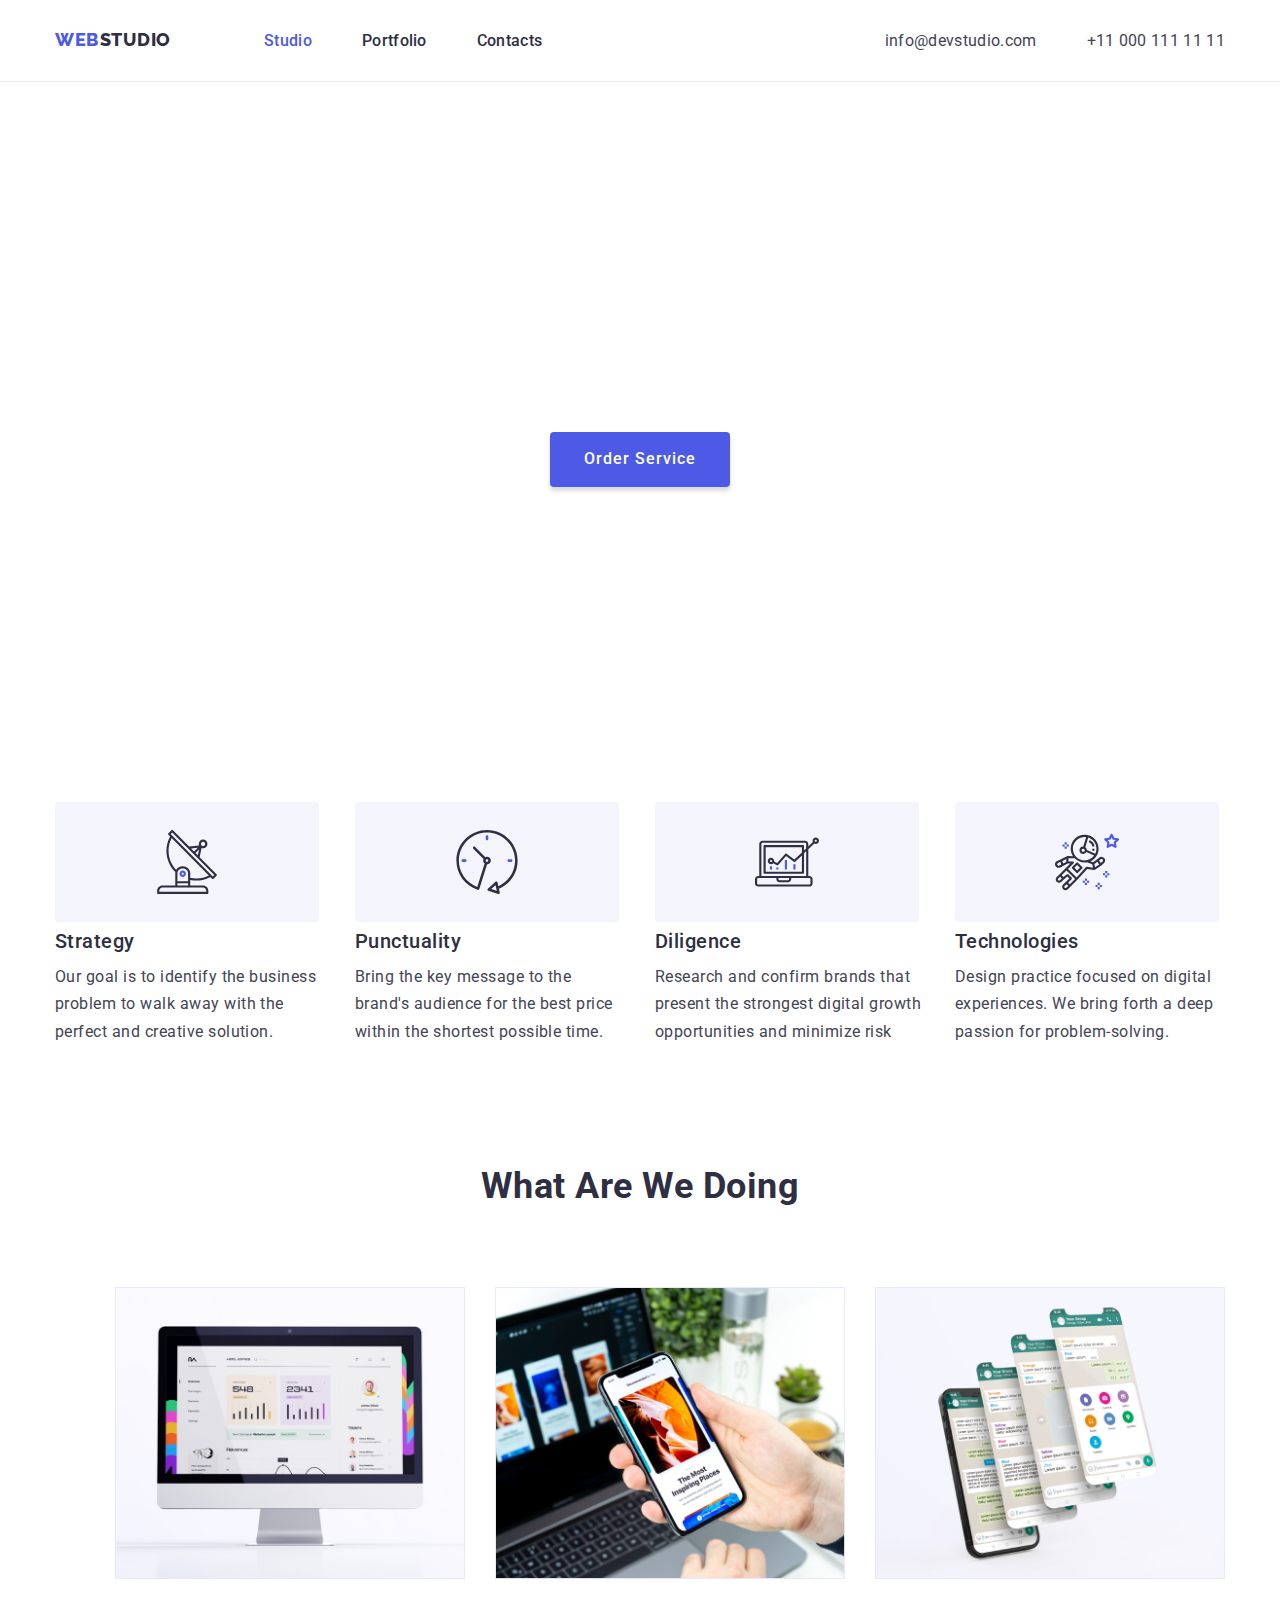
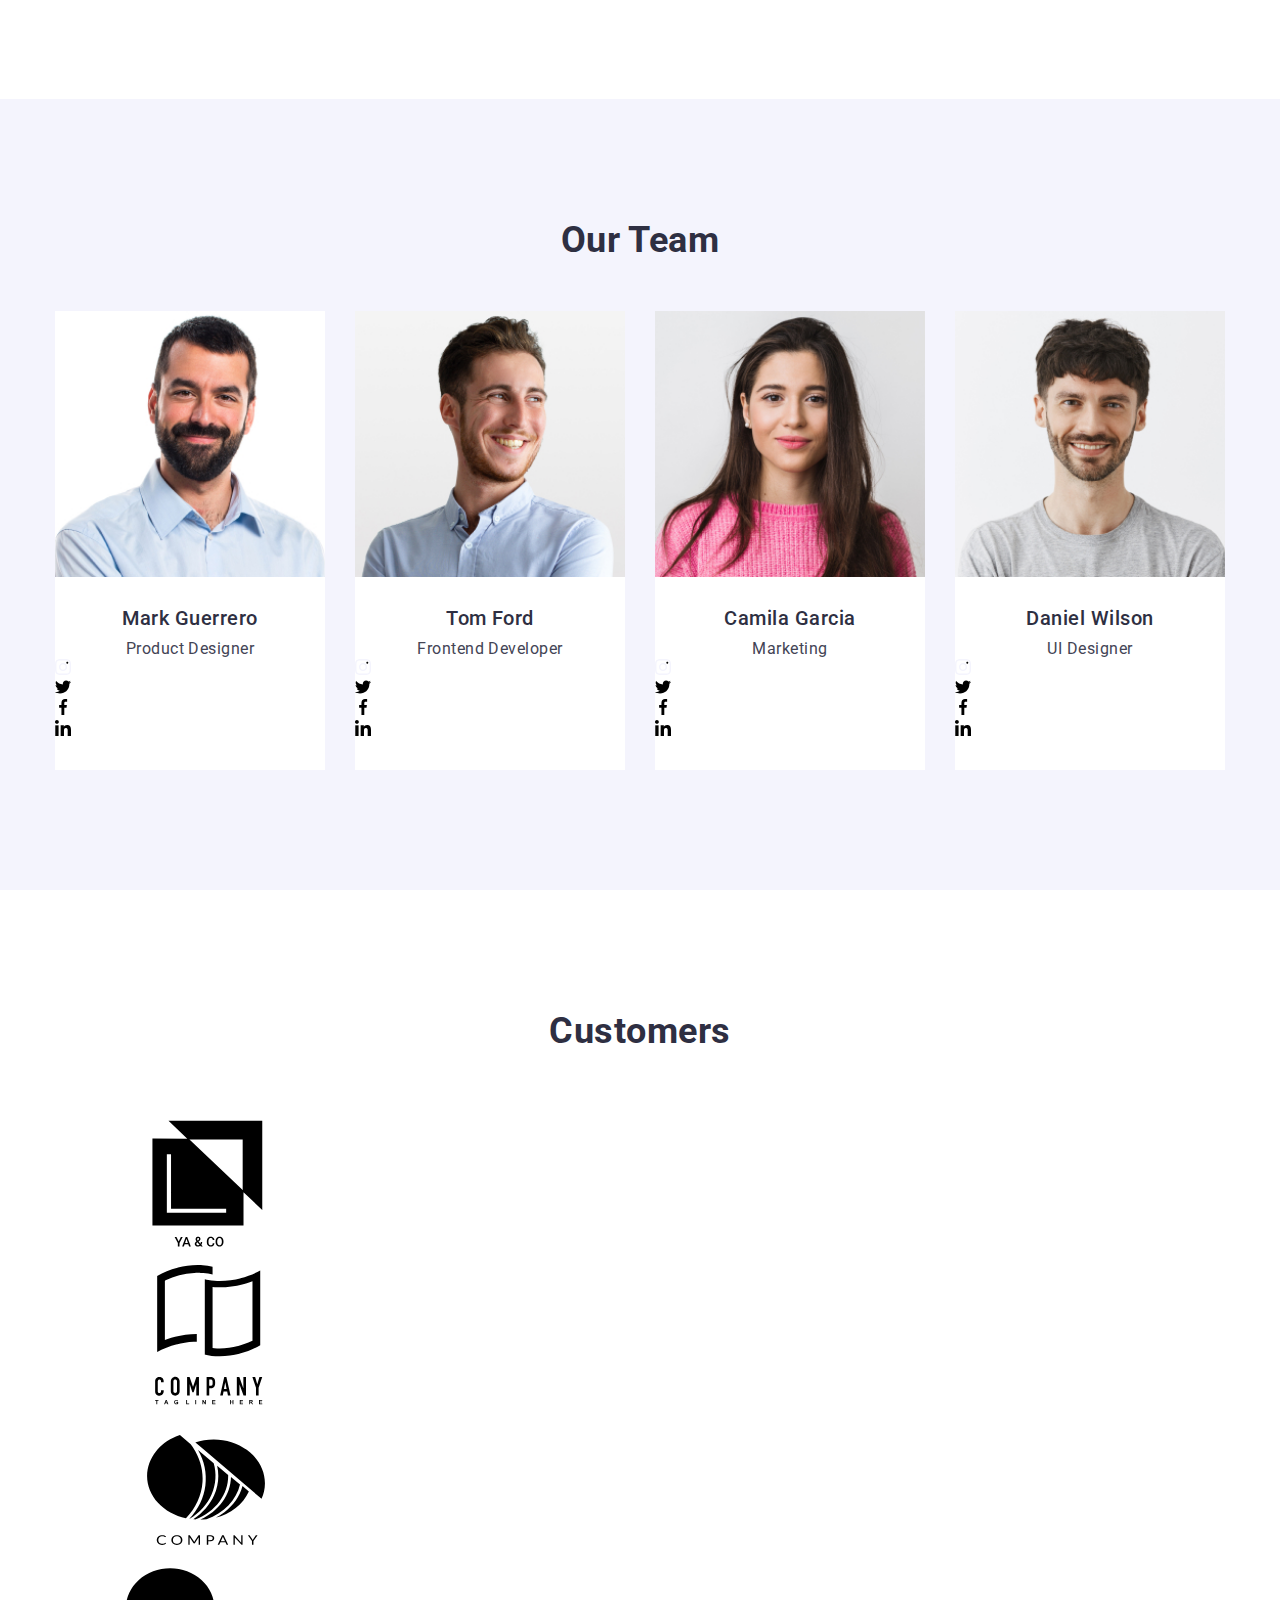
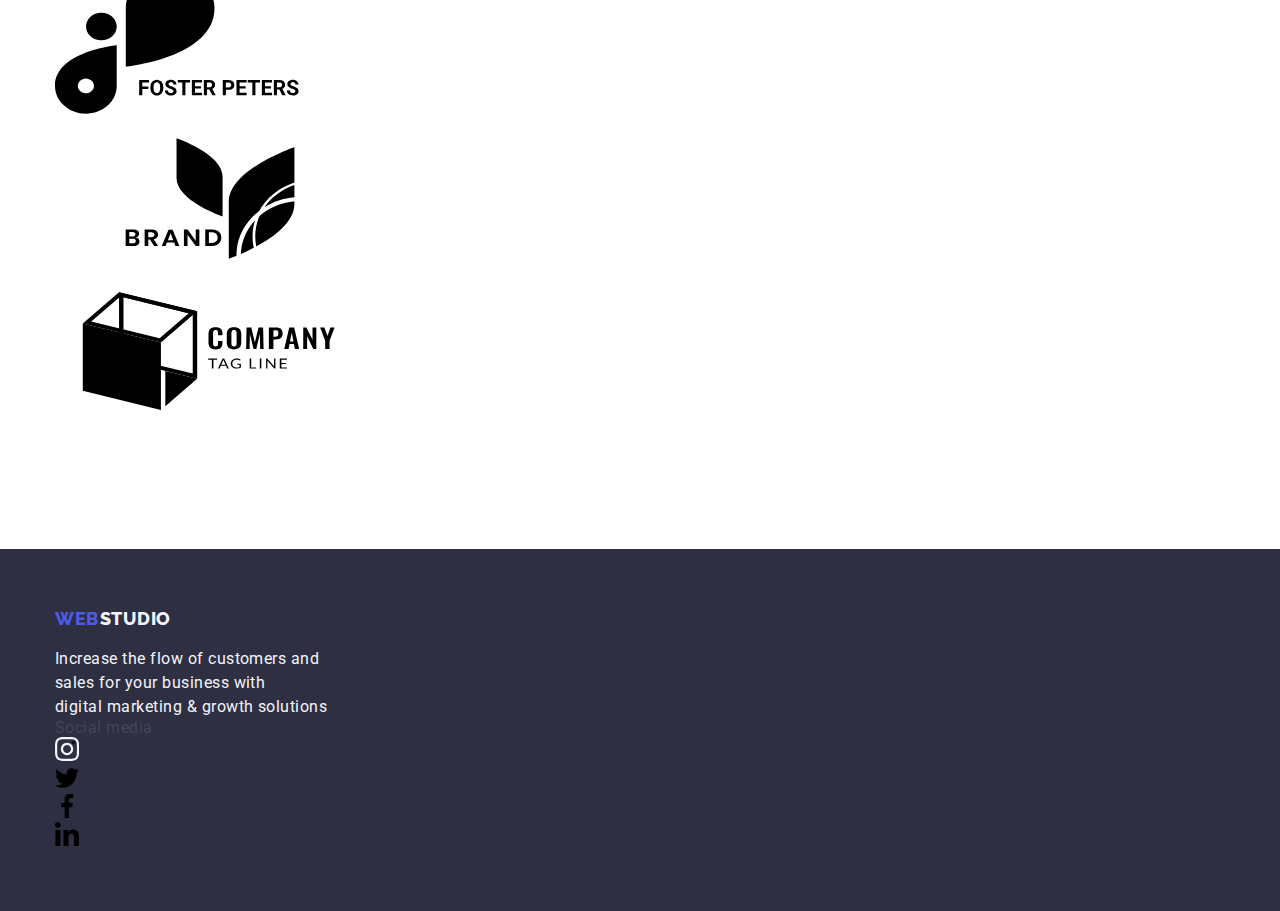
==== commit 78061d33: "update" ====
--- a/index.html
+++ b/index.html
@@ -68,7 +68,7 @@
     <!-- MAIN -->
     <main>
       <!-- HERO SECTION -->
-      <section class="hero bg-hero">
+      <section class="hero">
         <div class="container">
           <h1 class="hero-title">Effective Solutions<br />for Your Business</h1>
           <button class="button primary">Order Service</button>
@@ -112,7 +112,7 @@
               <h3 class="title">Diligence</h3>
               <p class="description">
                 Research and confirm brands that<br />present the strongest
-                digital<br />growth opportunities and minimize risk
+                digital growth<br />opportunities and minimize risk
               </p>
             </li>
             <li class="item">
@@ -480,7 +480,9 @@
 
     <!-- FOOTER -->
     <footer class="page-footer bg-footer">
-      <div class="container">
+<div class="container">
+
+  <!-- MAIN FOOTER -->
         <div class="footer">
           <a class="logo-link" href="./index.html">
             <span class="logo">WEB</span>
@@ -491,6 +493,7 @@
             with<br />digital marketing & growth solutions
           </p>
         </div>
+        
         <div class="footer-socials">
           <p class="footer-socials-text text">Social media</p>
           <ul class="footer-list list">
--- a/css/styles.css
+++ b/css/styles.css
@@ -207,7 +207,7 @@
 /* checked */
 .benefits .description {
   color: var(--slatecolor);
-  line-height: 1.5;
+  line-height: 1.7;
   font-size: 16px;
   font-weight: 400;
 }
@@ -253,19 +253,18 @@
   font-weight: 400;
 }
 /* checked */
-.bg-hero {
-  background-color: var(--navyblue);
-}
-/* checked */
 .hero { 
 padding: 200px 0;
 text-align: center;
-background-image:url(../images/hero-bg.png);
+background-image: 
+linear gradient (rgba(46, 47, 66, 0.78),rgba(46, 47, 66, 0.78)),
+url(../images/hero-bg.png);
+height: 600px;
    background-repeat: no-repeat;
    background-position: center;
    background-size: cover;
-
 } 
+
 /* checked */
 .hero-title {
   color: var(--whitecolor);
@@ -364,3 +363,17 @@
 .logo-footer {
   color: var(--iriscolor);
 }
+.benefits-svg-box {
+  margin-bottom: 8px;
+  display: flex;
+  width: 264px;
+  height: 120px;
+  justify-content: center;
+  align-items: center;
+  background-color: var(--cloud);
+  border-radius: 4px;
+}
+
+
+
+
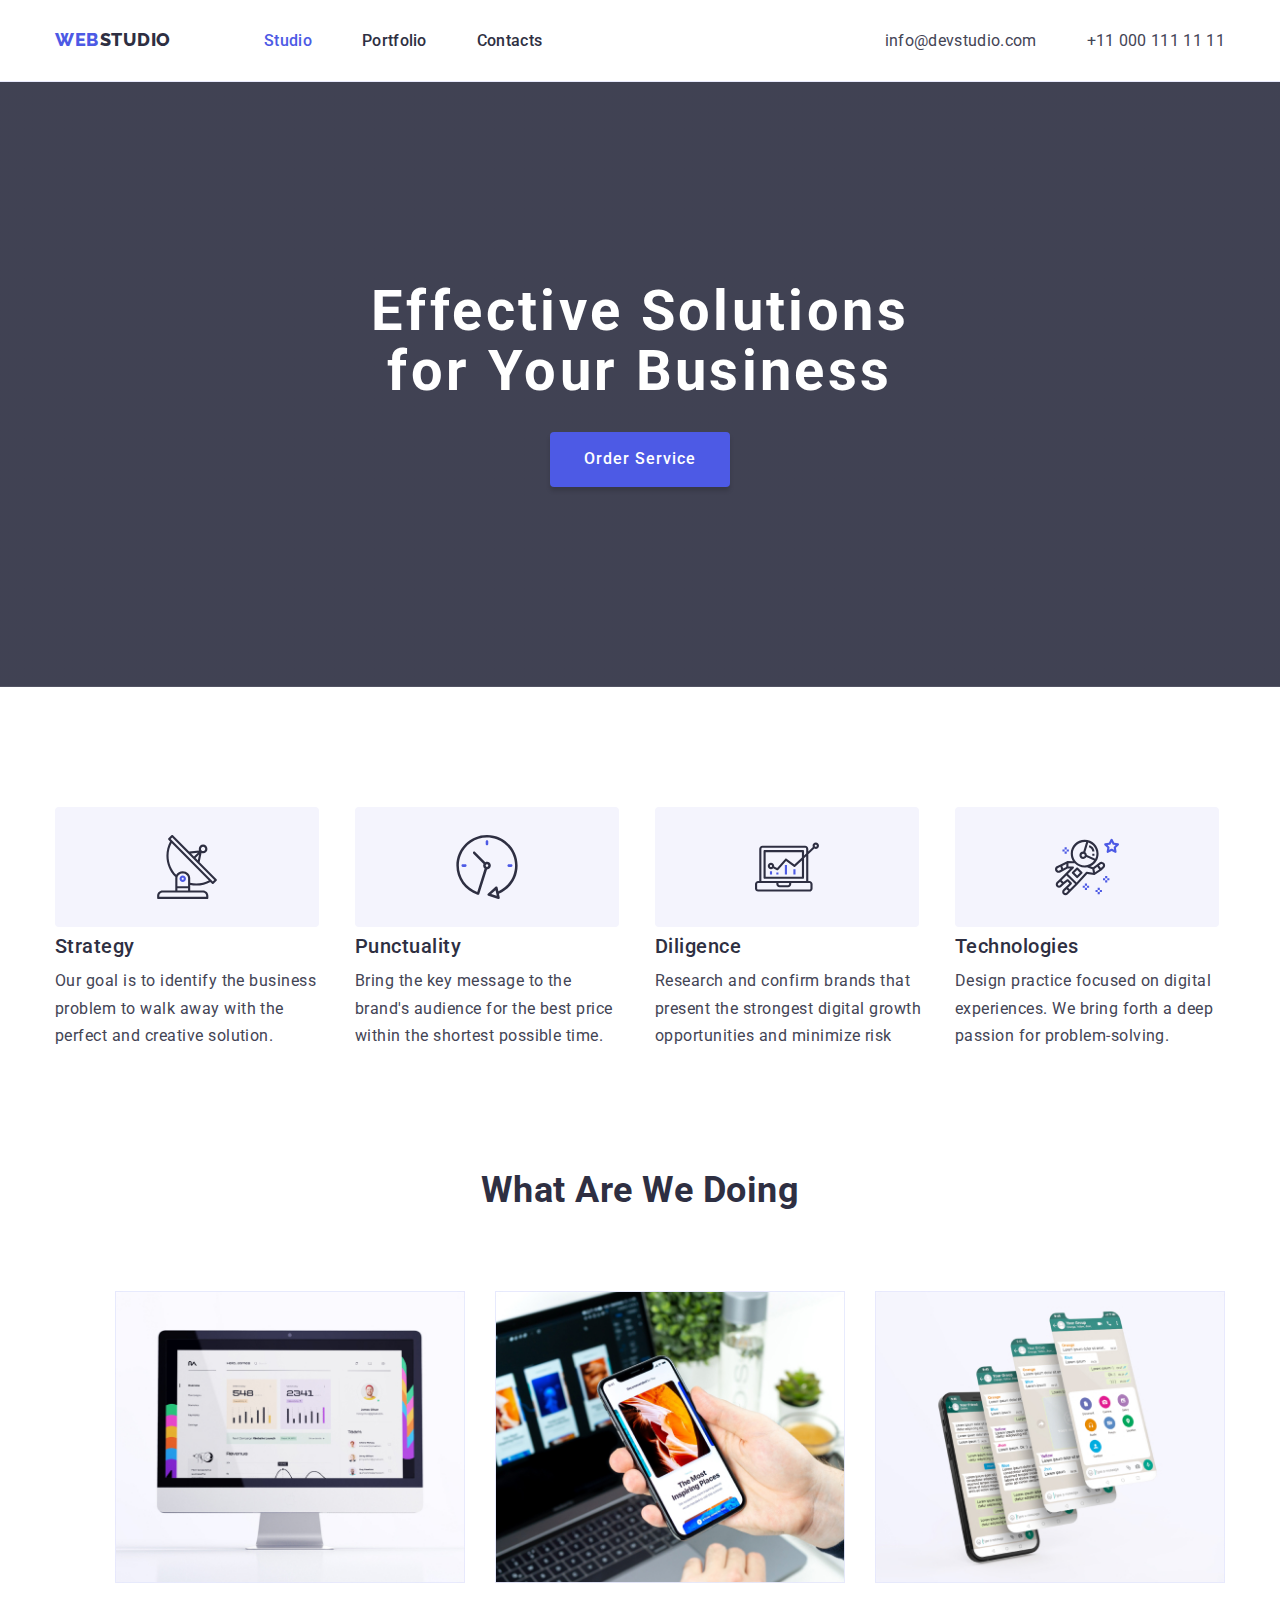
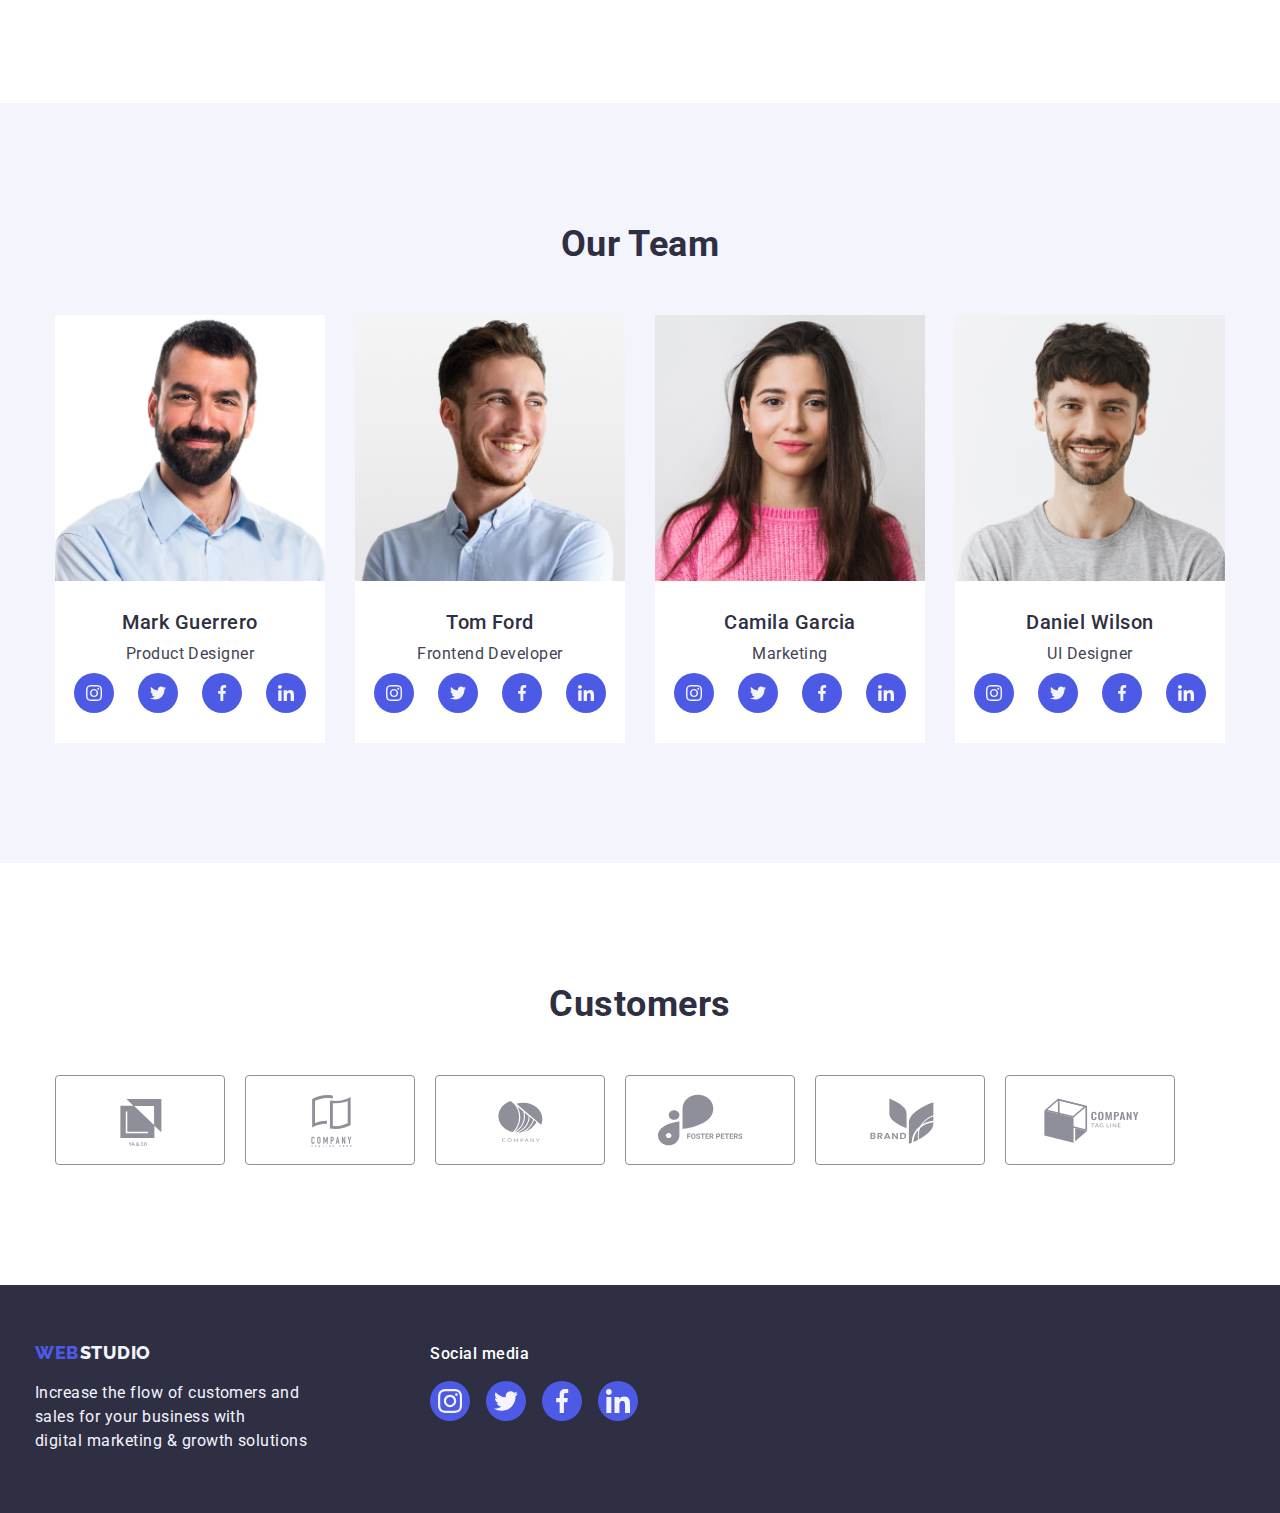
==== commit f4b7351b: "update changes" ====
--- a/index.html
+++ b/index.html
@@ -169,6 +169,7 @@
         <div class="container">
           <h2 class="section-title">Our Team</h2>
           <ul class="team list">
+            
             <li class="item">
               <img
                 src="./images/studio-img-4.jpg"
@@ -183,7 +184,7 @@
                   <li class="team-social-item">
                     <a
                       class="team-social-link link"
-                      href="https://instagram.com"
+                      href="https://www.instagram.com"
                       target="_blank"
                       rel="noopener noreferrer"
                     >
@@ -195,7 +196,7 @@
                   <li class="team-social-item">
                     <a
                       class="team-social-link link"
-                      href="https://twitter.com"
+                      href="https://www.twitter.com"
                       target="_blank"
                       rel="noopener noreferrer"
                     >
@@ -207,7 +208,7 @@
                   <li class="team-social-item">
                     <a
                       class="team-social-link link"
-                      href="https://facebook.com"
+                      href="https://www.facebook.com"
                       target="_blank"
                       rel="noopener noreferrer"
                     >
@@ -219,7 +220,7 @@
                   <li class="team-social-item">
                     <a
                       class="team-social-link link"
-                      href="https://linkedin.com"
+                      href="https://www.linkedin.com"
                       target="_blank"
                       rel="noopener noreferrer"
                     >
@@ -229,8 +230,7 @@
                     </a>
                   </li>
                 </ul>
-              </div>
-            </li>
+
             <li class="item">
               <img
                 src="./images/studio-img-5.jpg"
@@ -245,7 +245,7 @@
                   <li class="team-social-item">
                     <a
                       class="team-social-link link"
-                      href="https://instagram.com"
+                      href="https://www.instagram.com"
                       target="_blank"
                       rel="noopener noreferrer"
                     >
@@ -257,7 +257,7 @@
                   <li class="team-social-item">
                     <a
                       class="team-social-link link"
-                      href="https://twitter.com"
+                      href="https://www.twitter.com"
                       target="_blank"
                       rel="noopener noreferrer"
                     >
@@ -269,7 +269,7 @@
                   <li class="team-social-item">
                     <a
                       class="team-social-link link"
-                      href="https://facebook.com"
+                      href="https://www.facebook.com"
                       target="_blank"
                       rel="noopener noreferrer"
                     >
@@ -281,7 +281,7 @@
                   <li class="team-social-item">
                     <a
                       class="team-social-link link"
-                      href="https://linkedin.com"
+                      href="https://www.linkedin.com"
                       target="_blank"
                       rel="noopener noreferrer"
                     >
@@ -291,7 +291,6 @@
                     </a>
                   </li>
                 </ul>
-              </div>
             </li>
             <li class="item">
               <img
@@ -307,7 +306,7 @@
                   <li class="team-social-item">
                     <a
                       class="team-social-link link"
-                      href="https://instagram.com"
+                      href="https://www.instagram.com"
                       target="_blank"
                       rel="noopener noreferrer"
                     >
@@ -316,10 +315,11 @@
                       </svg>
                     </a>
                   </li>
-                  <li class="team-social-item">
-                    <a
-                      class="team-social-link link"
-                      href="https://twitter.com"
+
+                  <li class="team-social-item">
+                    <a
+                      class="team-social-link link"
+                      href="https://www.twitter.com"
                       target="_blank"
                       rel="noopener noreferrer"
                     >
@@ -331,7 +331,7 @@
                   <li class="team-social-item">
                     <a
                       class="team-social-link link"
-                      href="https://facebook.com"
+                      href="https://www.facebook.com"
                       target="_blank"
                       rel="noopener noreferrer"
                     >
@@ -343,7 +343,7 @@
                   <li class="team-social-item">
                     <a
                       class="team-social-link link"
-                      href="https://linkedin.com"
+                      href="https://www.linkedin.com"
                       target="_blank"
                       rel="noopener noreferrer"
                     >
@@ -370,7 +370,7 @@
                   <li class="team-social-item">
                     <a
                       class="team-social-link link"
-                      href="https://instagram.com"
+                      href="https://www.instagram.com"
                       target="_blank"
                       rel="noopener noreferrer"
                     >
@@ -382,7 +382,7 @@
                   <li class="team-social-item">
                     <a
                       class="team-social-link link"
-                      href="https://twitter.com"
+                      href="https://www.twitter.com"
                       target="_blank"
                       rel="noopener noreferrer"
                     >
@@ -394,7 +394,7 @@
                   <li class="team-social-item">
                     <a
                       class="team-social-link link"
-                      href="https://facebook.com"
+                      href="https://www.facebook.com"
                       target="_blank"
                       rel="noopener noreferrer"
                     >
@@ -406,7 +406,7 @@
                   <li class="team-social-item">
                     <a
                       class="team-social-link link"
-                      href="https://linkedin.com"
+                      href="https://www.linkedin.com"
                       target="_blank"
                       rel="noopener noreferrer"
                     >
@@ -425,7 +425,7 @@
       <!-- CUSTOMERS SECTION -->
       <section class="section">
         <div class="container">
-          <h2 class="section-title customers-title">Customers</h2>
+          <h2 class="section-title">Customers</h2>
           <ul class="customers-list list">
             <li class="customers-item">
               <a class="customers-link" href="">
@@ -480,55 +480,58 @@
 
     <!-- FOOTER -->
     <footer class="page-footer bg-footer">
-<div class="container">
-
-  <!-- MAIN FOOTER -->
+      <div class="container">
+        <!-- MAIN FOOTER -->
         <div class="footer">
-          <a class="logo-link" href="./index.html">
-            <span class="logo">WEB</span>
-            <span class="studio-footer">STUDIO</span>
-          </a>
-          <p class="footer-description">
-            Increase the flow of customers and <br />sales for your business
-            with<br />digital marketing & growth solutions
-          </p>
-        </div>
-        
-        <div class="footer-socials">
-          <p class="footer-socials-text text">Social media</p>
-          <ul class="footer-list list">
-            <li class="footer-socials-item">
-              <a href="#" class="footer-socials-link">
-                <svg class="footer-socials-svg" width="24" height="24">
-                  <use href="./images/icons.svg#instagram"></use>
-                </svg>
-              </a>
-            </li>
-
-            <li class="footer-socials-item">
-              <a href="#" class="footer-socials-link">
-                <svg class="footer-socials-svg" width="24" height="24">
-                  <use href="./images/icons.svg#twitter"></use>
-                </svg>
-              </a>
-            </li>
-
-            <li class="footer-socials-item">
-              <a href="#" class="footer-socials-link">
-                <svg class="footer-socials-svg" width="24" height="24">
-                  <use href="./images/icons.svg#facebook"></use>
-                </svg>
-              </a>
-            </li>
-
-            <li class="footer-socials-item">
-              <a href="#" class="footer-socials-link">
-                <svg class="footer-socials-svg" width="24" height="24">
-                  <use href="./images/icons.svg#linkedin"></use>
-                </svg>
-              </a>
-            </li>
-          </ul>
+          <!-- SUB FOOTER 1 -->
+          <div class="footer-address">
+            <a class="logo-link" href="./index.html">
+              <span class="logo">WEB</span>
+              <span class="studio-footer">STUDIO</span>
+            </a>
+            <p class="footer-description">
+              Increase the flow of customers and <br />sales for your business
+              with<br />digital marketing & growth solutions
+            </p>
+          </div>
+
+          <!-- SUB FOOTER 2 -->
+          <div class="footer-socials">
+            <p class="footer-socials-text text">Social media</p>
+            <ul class="footer-list list">
+              <li class="footer-socials-item">
+                <a href="https://www.instagram.com" target="_blank" class="footer-socials-link">
+                  <svg class="footer-socials-svg" width="24" height="24">
+                    <use href="./images/icons.svg#instagram"></use>
+                  </svg>
+                </a>
+              </li>
+
+              <li class="footer-socials-item">
+                <a href="https://www.twitter.com" target="_blank" class="footer-socials-link">
+                  <svg class="footer-socials-svg" width="24" height="24">
+                    <use href="./images/icons.svg#twitter"></use>
+                  </svg>
+                </a>
+              </li>
+
+              <li class="footer-socials-item">
+                <a href="https://www.facebook.com" target="_blank" class="footer-socials-link">
+                  <svg class="footer-socials-svg" width="24" height="24">
+                    <use href="./images/icons.svg#facebook"></use>
+                  </svg>
+                </a>
+              </li>
+
+              <li class="footer-socials-item">
+                <a href="https://www.linkedin.com" target="_blank" class="footer-socials-link">
+                  <svg class="footer-socials-svg" width="24" height="24">
+                    <use href="./images/icons.svg#linkedin"></use>
+                  </svg>
+                </a>
+              </li>
+            </ul>
+          </div>
         </div>
       </div>
     </footer>
--- a/css/styles.css
+++ b/css/styles.css
@@ -9,6 +9,8 @@
   --primary-text-color: #757575;
   --cloud: #f4f4fd;
   --cornflower: #e7e9fc;
+  --lightslate: #8e8f99;
+  --green: #31d0aa;
 }
 /* checked */
 body {
@@ -256,13 +258,13 @@
 .hero { 
 padding: 200px 0;
 text-align: center;
-background-image: 
-linear gradient (rgba(46, 47, 66, 0.78),rgba(46, 47, 66, 0.78)),
-url(../images/hero-bg.png);
-height: 600px;
-   background-repeat: no-repeat;
-   background-position: center;
+background-image: url(../images/dark-bg.png), url(../images/hero-bg.jpg),
+    linear-gradient(rgba(46, 47, 66, 0.7), rgba(46, 47, 66, 0.7));
+   background-repeat: no-repeat,no-repeat;
+   background-position: center,center;
    background-size: cover;
+   margin-left: auto;
+   margin-right: auto;
 } 
 
 /* checked */
@@ -296,12 +298,9 @@
   text-align: center;
 }
 /* checked */
-.bg-footer {
+.page-footer {
+  padding: 60px 0px 60px 60px;
   background-color: var(--navyblue);
-}
-/* checked */
-.page-footer {
-  padding: 60px 0;
 }
 /* checked */
 .footer-description {
@@ -347,7 +346,7 @@
 }
 /* checked */
 .project-card {
-  flex-basis: calc(100 / 3 - 30px);
+  flex-basis: calc(100% / 3 - 30px);
   margin-left: 30px;
   margin-top: 30px;
 }
@@ -373,7 +372,101 @@
   background-color: var(--cloud);
   border-radius: 4px;
 }
-
-
-
-
+.team-social-list {
+  padding-top: 10px;
+  display: flex;
+  justify-content: center;
+  gap: 24px;
+}
+.team-social-item {
+  width: 40px;
+  height: 40px;
+}
+.team-social-link {
+  display: flex;
+  height: 100%;
+  width: 100%;
+  align-items: center;
+  justify-content: center;
+  background-color: var(--iriscolor);
+  border-radius: 50%;
+  color: var(--cloud);
+}
+.team-social-svg {
+  fill: currentColor;
+}
+.team-social-link:hover {
+  background-color: var(--oceancolor);
+}
+.customers-list{
+  display: flex;
+  gap: 20px;
+}
+.customers-item {
+  width: calc((100% - 150px) / 6 );
+  height: 90px;
+}
+.customers-link {
+  display: flex;
+  width: 100%;
+  height: 100%;
+  border: 1px solid var(--lightslate);
+  justify-content: center;
+  align-items: center;
+  color: var(--lightslate);
+  border-radius: 4px;
+}
+.customers-svg {
+  width: 104px;
+  height: 56px;
+  fill: currentColor;
+}
+.customers-list .customers-link:hover, 
+.customers-list .customers-link:focus{
+  border-color: var(--oceancolor);
+  color: var(--oceancolor);
+}
+.footer {
+display: flex;
+flex-wrap: wrap;
+margin-top: -12px;
+align-items: baseline;
+margin-left: -50px;  
+}
+.footer-socials {
+  margin-top: 12px;
+  margin-left: 123px;
+}
+.footer-socials-text.text {
+  font-weight: 500;
+color: var(--whitecolor);
+}
+.footer-list.list {
+  padding-top: 17.5px;
+  display: flex;
+  justify-content: flex-start;
+  gap: 16px;
+}
+.footer-socials-item {
+  width: 40px;
+  height: 40px;
+}
+.footer-socials-link {
+  display: flex;
+  width: 100%;
+  height: 100%;
+  justify-content: center;
+  align-items: center;
+  background-color: var(--iriscolor);
+  border-radius: 50%;
+  color: var(--cloud);
+}
+.footer-socials-svg {
+  fill: currentColor;
+}
+.footer-socials-link:hover {
+  background-color: var(--green);
+}
+.project-card:hover {
+  box-shadow: 0px 2px 1px 0px rgba(46, 47, 66, 0.08), 0px 1px 1px 0px rgba(46, 47, 66, 0.16), 0px 1px 6px 0px rgba(46, 47, 66, 0.08);
+}